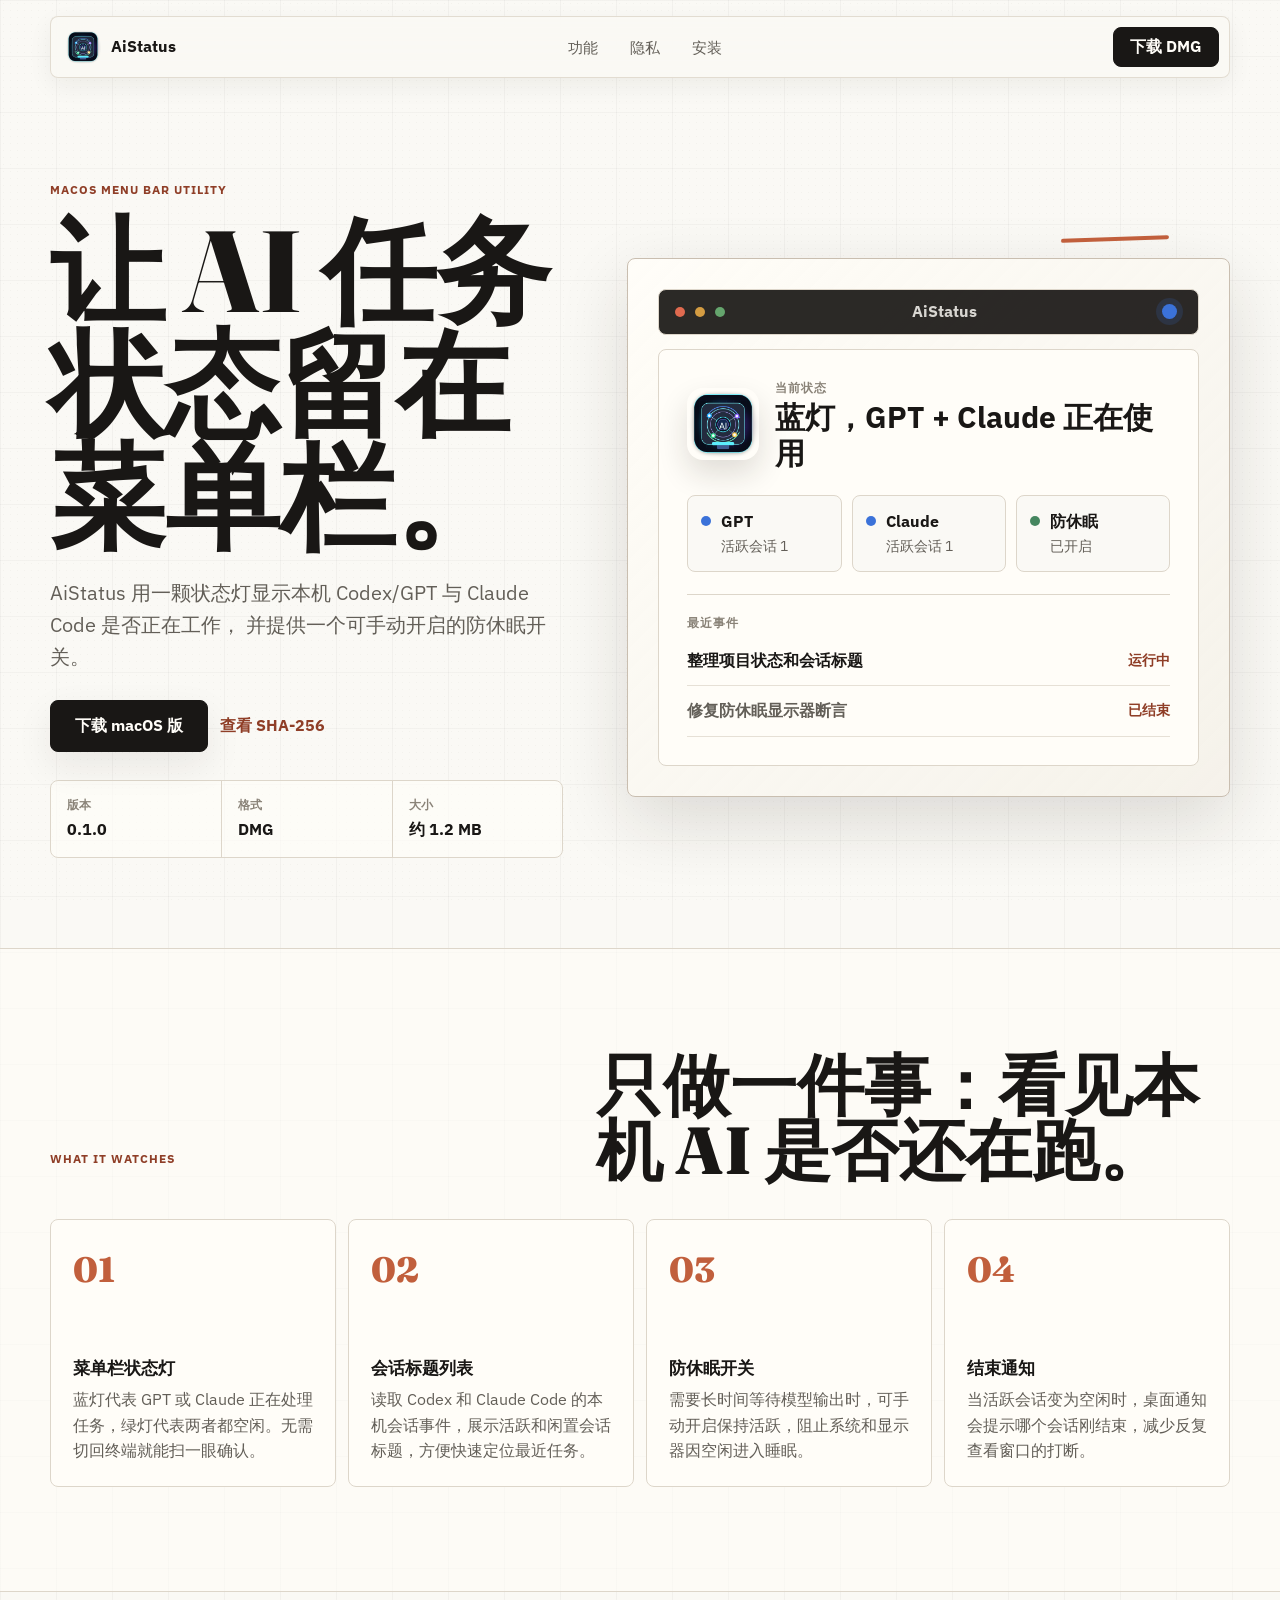
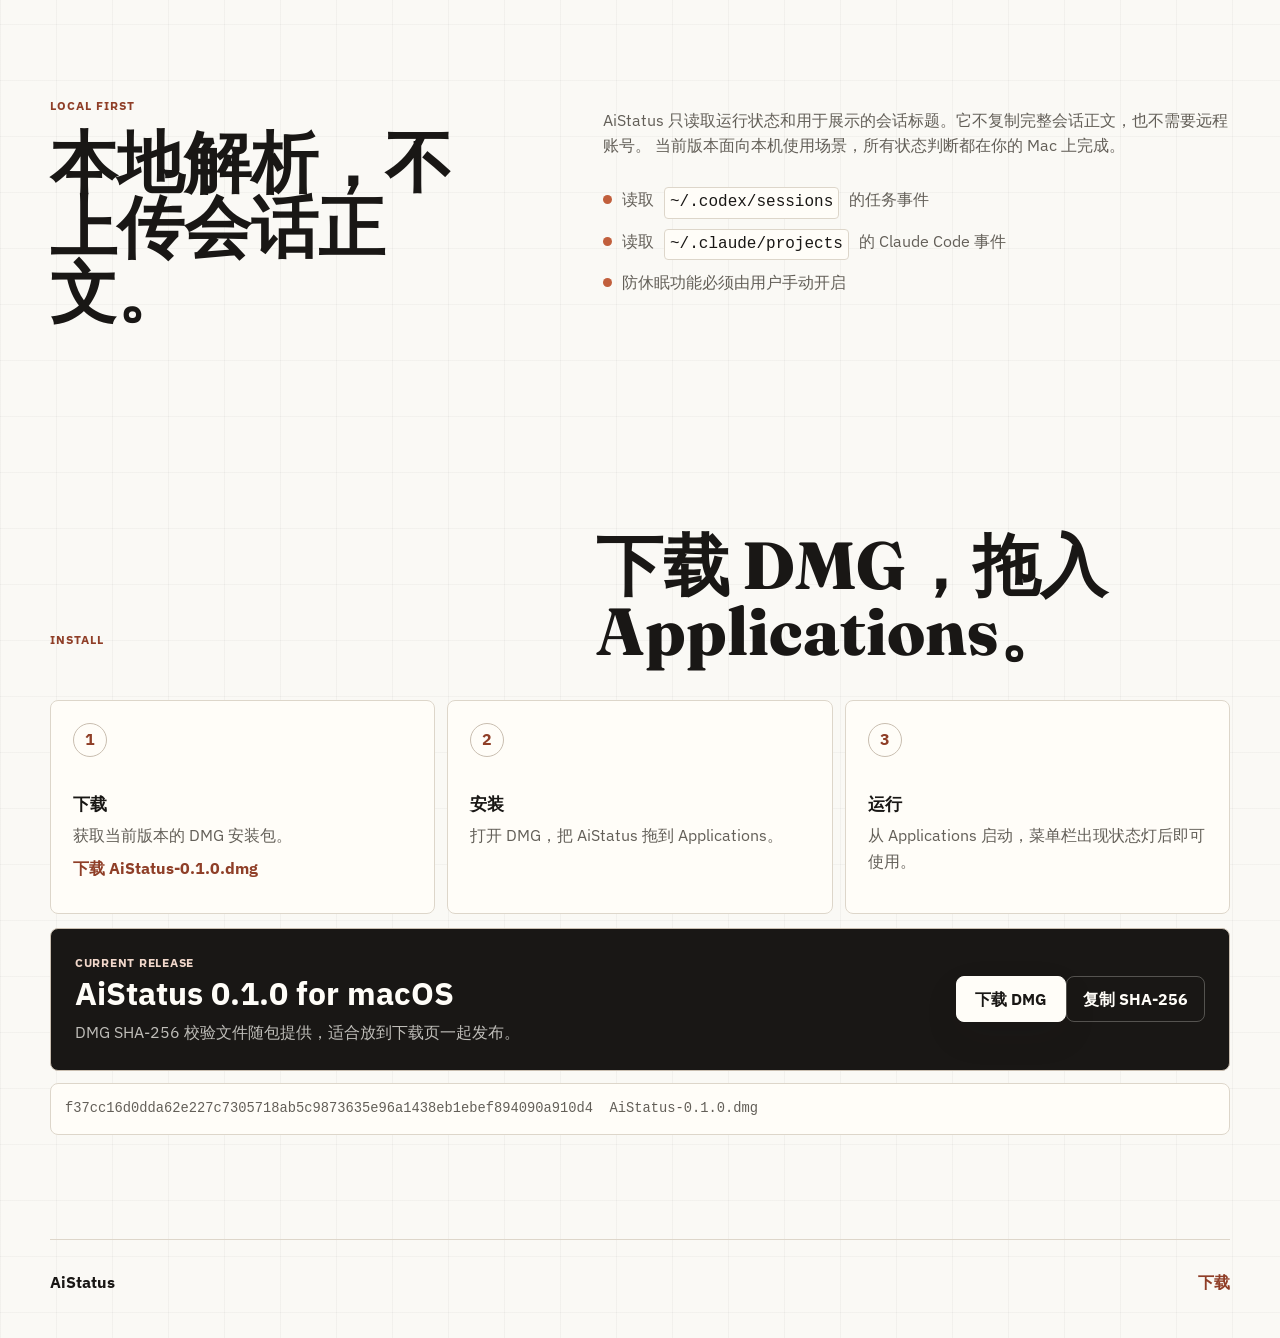
==== site/index.html @ b33c179a "feat: add landing page and dmg distribution docs" ====
<!doctype html>
<html lang="zh-CN">
<head>
    <meta charset="utf-8">
    <meta name="viewport" content="width=device-width, initial-scale=1">
    <title>AiStatus - macOS 菜单栏 AI 状态灯</title>
    <meta name="description" content="AiStatus 是一款 macOS 菜单栏工具，用状态灯显示本机 Codex/GPT 和 Claude Code 是否正在处理任务，并提供防休眠开关。">
    <link rel="icon" href="assets/app-icon.png">
    <link rel="preconnect" href="https://fonts.googleapis.com">
    <link rel="preconnect" href="https://fonts.gstatic.com" crossorigin>
    <link href="https://fonts.googleapis.com/css2?family=Fraunces:opsz,wght@9..144,700;9..144,800&family=IBM+Plex+Sans:wght@400;500;600;700&display=swap" rel="stylesheet">
    <link rel="stylesheet" href="styles.css">
</head>
<body>
    <header class="site-header" aria-label="主导航">
        <a class="brand" href="#top" aria-label="AiStatus 首页">
            <img src="assets/app-icon.png" alt="" width="36" height="36">
            <span>AiStatus</span>
        </a>
        <nav class="nav-links" aria-label="页面导航">
            <a href="#features">功能</a>
            <a href="#privacy">隐私</a>
            <a href="#install">安装</a>
        </nav>
        <a class="header-download" href="downloads/AiStatus-0.1.0.dmg" download>下载 DMG</a>
    </header>

    <main id="top">
        <section class="hero" aria-labelledby="hero-title">
            <div class="hero-copy">
                <p class="eyebrow">macOS menu bar utility</p>
                <h1 id="hero-title">
                    <span>让 AI 任务</span>
                    <span>状态留在</span>
                    <span>菜单栏。</span>
                </h1>
                <p class="hero-lede">
                    AiStatus 用一颗状态灯显示本机 Codex/GPT 与 Claude Code 是否正在工作，
                    并提供一个可手动开启的防休眠开关。
                </p>
                <div class="hero-actions" aria-label="下载操作">
                    <a class="download-button" href="downloads/AiStatus-0.1.0.dmg" download>下载 macOS 版</a>
                    <a class="checksum-link" href="downloads/AiStatus-0.1.0.dmg.sha256">查看 SHA-256</a>
                </div>
                <dl class="release-strip" aria-label="版本信息">
                    <div>
                        <dt>版本</dt>
                        <dd>0.1.0</dd>
                    </div>
                    <div>
                        <dt>格式</dt>
                        <dd>DMG</dd>
                    </div>
                    <div>
                        <dt>大小</dt>
                        <dd>约 1.2 MB</dd>
                    </div>
                </dl>
            </div>

            <div class="product-visual" aria-label="AiStatus 产品预览">
                <div class="menubar">
                    <span class="window-dot red"></span>
                    <span class="window-dot amber"></span>
                    <span class="window-dot green"></span>
                    <span class="menubar-title">AiStatus</span>
                    <span class="status-dot active" aria-hidden="true"></span>
                </div>
                <div class="status-panel">
                    <div class="panel-head">
                        <img src="assets/app-icon.png" alt="AiStatus 图标" width="72" height="72">
                        <div>
                            <p class="panel-kicker">当前状态</p>
                            <p class="panel-state">蓝灯，GPT + Claude 正在使用</p>
                        </div>
                    </div>
                    <div class="provider-grid">
                        <div class="provider running">
                            <span class="provider-dot"></span>
                            <div>
                                <strong>GPT</strong>
                                <span>活跃会话 1</span>
                            </div>
                        </div>
                        <div class="provider running">
                            <span class="provider-dot"></span>
                            <div>
                                <strong>Claude</strong>
                                <span>活跃会话 1</span>
                            </div>
                        </div>
                        <div class="provider idle">
                            <span class="provider-dot"></span>
                            <div>
                                <strong>防休眠</strong>
                                <span>已开启</span>
                            </div>
                        </div>
                    </div>
                    <div class="session-list">
                        <p>最近事件</p>
                        <div class="session-row">
                            <span>整理项目状态和会话标题</span>
                            <span>运行中</span>
                        </div>
                        <div class="session-row muted">
                            <span>修复防休眠显示器断言</span>
                            <span>已结束</span>
                        </div>
                    </div>
                </div>
            </div>
        </section>

        <section class="section band" id="features" aria-labelledby="features-title">
            <div class="section-heading">
                <p class="eyebrow">What it watches</p>
                <h2 id="features-title">只做一件事：看见本机 AI 是否还在跑。</h2>
            </div>
            <div class="feature-grid">
                <article class="feature-card">
                    <span class="feature-index">01</span>
                    <h3>菜单栏状态灯</h3>
                    <p>蓝灯代表 GPT 或 Claude 正在处理任务，绿灯代表两者都空闲。无需切回终端就能扫一眼确认。</p>
                </article>
                <article class="feature-card">
                    <span class="feature-index">02</span>
                    <h3>会话标题列表</h3>
                    <p>读取 Codex 和 Claude Code 的本机会话事件，展示活跃和闲置会话标题，方便快速定位最近任务。</p>
                </article>
                <article class="feature-card">
                    <span class="feature-index">03</span>
                    <h3>防休眠开关</h3>
                    <p>需要长时间等待模型输出时，可手动开启保持活跃，阻止系统和显示器因空闲进入睡眠。</p>
                </article>
                <article class="feature-card">
                    <span class="feature-index">04</span>
                    <h3>结束通知</h3>
                    <p>当活跃会话变为空闲时，桌面通知会提示哪个会话刚结束，减少反复查看窗口的打断。</p>
                </article>
            </div>
        </section>

        <section class="section privacy" id="privacy" aria-labelledby="privacy-title">
            <div>
                <p class="eyebrow">Local first</p>
                <h2 id="privacy-title">本地解析，不上传会话正文。</h2>
            </div>
            <div class="privacy-copy">
                <p>
                    AiStatus 只读取运行状态和用于展示的会话标题。它不复制完整会话正文，也不需要远程账号。
                    当前版本面向本机使用场景，所有状态判断都在你的 Mac 上完成。
                </p>
                <ul class="privacy-list">
                    <li><span></span>读取 <code>~/.codex/sessions</code> 的任务事件</li>
                    <li><span></span>读取 <code>~/.claude/projects</code> 的 Claude Code 事件</li>
                    <li><span></span>防休眠功能必须由用户手动开启</li>
                </ul>
            </div>
        </section>

        <section class="section install" id="install" aria-labelledby="install-title">
            <div class="section-heading">
                <p class="eyebrow">Install</p>
                <h2 id="install-title">下载 DMG，拖入 Applications。</h2>
            </div>
            <div class="install-grid">
                <article class="install-step">
                    <span>1</span>
                    <h3>下载</h3>
                    <p>获取当前版本的 DMG 安装包。</p>
                    <a href="downloads/AiStatus-0.1.0.dmg" download>下载 AiStatus-0.1.0.dmg</a>
                </article>
                <article class="install-step">
                    <span>2</span>
                    <h3>安装</h3>
                    <p>打开 DMG，把 AiStatus 拖到 Applications。</p>
                </article>
                <article class="install-step">
                    <span>3</span>
                    <h3>运行</h3>
                    <p>从 Applications 启动，菜单栏出现状态灯后即可使用。</p>
                </article>
            </div>
            <div class="download-panel">
                <div>
                    <p class="panel-label">Current release</p>
                    <h3>AiStatus 0.1.0 for macOS</h3>
                    <p>DMG SHA-256 校验文件随包提供，适合放到下载页一起发布。</p>
                </div>
                <div class="download-panel-actions">
                    <a class="download-button compact" href="downloads/AiStatus-0.1.0.dmg" download>下载 DMG</a>
                    <button class="copy-button" type="button" data-copy-source="checksum">复制 SHA-256</button>
                </div>
            </div>
            <pre class="checksum" id="checksum" tabindex="0">f37cc16d0dda62e227c7305718ab5c9873635e96a1438eb1ebef894090a910d4  AiStatus-0.1.0.dmg</pre>
        </section>
    </main>

    <footer class="site-footer">
        <span>AiStatus</span>
        <a href="downloads/AiStatus-0.1.0.dmg" download>下载</a>
    </footer>

    <script src="script.js"></script>
</body>
</html>
---- site/styles.css ----
:root {
    color-scheme: light;
    --bg: #faf9f5;
    --surface: #fffdf8;
    --surface-strong: #f2eee6;
    --ink: #191715;
    --ink-muted: #635f58;
    --ink-soft: #8a8378;
    --line: #ddd6ca;
    --line-strong: #c9beb0;
    --accent: #c15f3c;
    --accent-dark: #8f3e27;
    --accent-soft: #f1d7ca;
    --blue: #3b72d9;
    --green: #45865f;
    --amber: #c68636;
    --shadow: 0 24px 70px rgba(38, 29, 20, 0.14);
    --shadow-soft: 0 14px 36px rgba(38, 29, 20, 0.08);
    --radius: 8px;
    --max: 1180px;
    --font-display: "Fraunces", Georgia, "Times New Roman", serif;
    --font-body: "IBM Plex Sans", "PingFang SC", "Hiragino Sans GB", "Microsoft YaHei", sans-serif;
}

* {
    box-sizing: border-box;
}

html {
    scroll-behavior: smooth;
}

body {
    margin: 0;
    background:
        linear-gradient(90deg, rgba(25, 23, 21, 0.035) 1px, transparent 1px),
        linear-gradient(180deg, rgba(25, 23, 21, 0.03) 1px, transparent 1px),
        var(--bg);
    background-size: 56px 56px;
    color: var(--ink);
    font-family: var(--font-body);
    line-height: 1.6;
    letter-spacing: 0;
}

body::before {
    position: fixed;
    inset: 0;
    z-index: -1;
    pointer-events: none;
    content: "";
    opacity: 0.42;
    background-image: radial-gradient(rgba(25, 23, 21, 0.08) 0.6px, transparent 0.6px);
    background-size: 7px 7px;
}

a {
    color: inherit;
    text-decoration: none;
}

img {
    display: block;
    max-width: 100%;
}

code,
pre {
    font-family: "SFMono-Regular", Consolas, "Liberation Mono", monospace;
}

button,
a {
    -webkit-tap-highlight-color: transparent;
}

:focus-visible {
    outline: 3px solid rgba(193, 95, 60, 0.42);
    outline-offset: 3px;
}

.site-header {
    position: sticky;
    top: 0;
    z-index: 20;
    display: flex;
    align-items: center;
    justify-content: space-between;
    width: min(calc(100% - 32px), var(--max));
    margin: 16px auto 0;
    padding: 10px 10px 10px 14px;
    border: 1px solid rgba(221, 214, 202, 0.82);
    border-radius: var(--radius);
    background: rgba(250, 249, 245, 0.82);
    box-shadow: 0 8px 24px rgba(38, 29, 20, 0.06);
    backdrop-filter: blur(18px);
}

.brand,
.nav-links,
.hero-actions,
.release-strip,
.panel-head,
.download-panel-actions,
.site-footer {
    display: flex;
    align-items: center;
}

.brand {
    gap: 10px;
    font-weight: 700;
}

.brand img {
    width: 36px;
    height: 36px;
    border-radius: 8px;
}

.nav-links {
    gap: 6px;
    color: var(--ink-muted);
    font-size: 0.95rem;
}

.nav-links a,
.header-download,
.checksum-link,
.copy-button,
.install-step a {
    min-height: 40px;
    border-radius: var(--radius);
    transition: background 180ms ease, color 180ms ease, transform 180ms ease, border-color 180ms ease;
}

.nav-links a {
    display: inline-flex;
    align-items: center;
    padding: 0 13px;
}

.nav-links a:hover {
    background: var(--surface-strong);
    color: var(--ink);
}

.header-download {
    display: inline-flex;
    align-items: center;
    padding: 0 16px;
    border: 1px solid var(--ink);
    background: var(--ink);
    color: var(--surface);
    font-weight: 700;
}

.header-download:hover,
.download-button:hover,
.copy-button:hover {
    transform: translateY(-1px);
}

.hero {
    display: grid;
    grid-template-columns: minmax(0, 0.92fr) minmax(430px, 1.08fr);
    gap: clamp(34px, 5vw, 76px);
    width: min(calc(100% - 32px), var(--max));
    min-height: calc(100svh - 88px);
    margin: 0 auto;
    padding: clamp(62px, 8vw, 112px) 0 clamp(44px, 6vw, 74px);
    align-items: center;
}

.hero-copy,
.product-visual,
.section,
.site-footer {
    animation: enter 760ms cubic-bezier(0.2, 0.85, 0.2, 1) both;
}

.product-visual {
    animation-delay: 120ms;
}

.eyebrow {
    margin: 0 0 14px;
    color: var(--accent-dark);
    font-size: 0.78rem;
    font-weight: 700;
    letter-spacing: 0.08em;
    text-transform: uppercase;
}

h1,
h2,
h3,
p {
    margin-top: 0;
}

h1,
h2 {
    font-family: var(--font-display);
    font-weight: 800;
    line-height: 0.98;
    letter-spacing: 0;
}

h1 {
    max-width: 720px;
    margin-bottom: 24px;
    font-size: clamp(3.6rem, 9vw, 7.8rem);
}

h1 span {
    display: block;
    white-space: nowrap;
}

h2 {
    max-width: 760px;
    margin-bottom: 0;
    font-size: clamp(2.25rem, 5.2vw, 5.25rem);
}

h3 {
    margin-bottom: 8px;
    font-size: 1.08rem;
    line-height: 1.3;
}

.hero-lede {
    max-width: 600px;
    margin-bottom: 28px;
    color: var(--ink-muted);
    font-size: clamp(1.05rem, 2vw, 1.24rem);
}

.hero-actions {
    flex-wrap: wrap;
    gap: 12px;
    margin-bottom: 28px;
}

.download-button,
.copy-button {
    display: inline-flex;
    min-height: 52px;
    align-items: center;
    justify-content: center;
    border: 1px solid var(--ink);
    border-radius: var(--radius);
    background: var(--ink);
    color: var(--surface);
    font: inherit;
    font-weight: 700;
    cursor: pointer;
    box-shadow: var(--shadow-soft);
}

.download-button {
    padding: 0 24px;
}

.download-button.compact {
    min-height: 46px;
    padding: 0 18px;
}

.checksum-link,
.install-step a {
    display: inline-flex;
    align-items: center;
    color: var(--accent-dark);
    font-weight: 700;
}

.checksum-link:hover,
.install-step a:hover {
    color: var(--ink);
}

.release-strip {
    width: min(100%, 540px);
    align-items: stretch;
    border: 1px solid var(--line);
    border-radius: var(--radius);
    background: rgba(255, 253, 248, 0.62);
}

.release-strip div {
    flex: 1;
    padding: 14px 16px;
}

.release-strip div + div {
    border-left: 1px solid var(--line);
}

.release-strip dt {
    color: var(--ink-soft);
    font-size: 0.78rem;
    font-weight: 700;
}

.release-strip dd {
    margin: 2px 0 0;
    font-weight: 700;
}

.product-visual {
    position: relative;
    padding: clamp(18px, 3vw, 30px);
    border: 1px solid var(--line-strong);
    border-radius: var(--radius);
    background:
        linear-gradient(135deg, rgba(255, 253, 248, 0.94), rgba(242, 238, 230, 0.74)),
        var(--surface);
    box-shadow: var(--shadow);
}

.product-visual::before {
    position: absolute;
    top: -22px;
    right: 10%;
    width: 108px;
    height: 4px;
    content: "";
    border-radius: 999px;
    background: var(--accent);
    transform: rotate(-2deg);
}

.menubar {
    display: grid;
    grid-template-columns: 12px 12px 12px 1fr 20px;
    gap: 8px;
    align-items: center;
    min-height: 46px;
    padding: 0 16px;
    border: 1px solid var(--line);
    border-radius: var(--radius);
    background: rgba(25, 23, 21, 0.92);
    color: var(--surface);
}

.window-dot {
    width: 10px;
    height: 10px;
    border-radius: 50%;
}

.red {
    background: #e06a4f;
}

.amber {
    background: #d49c42;
}

.green {
    background: #65a56d;
}

.menubar-title {
    justify-self: center;
    color: rgba(255, 253, 248, 0.82);
    font-weight: 700;
}

.status-dot,
.provider-dot {
    border-radius: 50%;
    background: var(--blue);
}

.status-dot {
    width: 15px;
    height: 15px;
    box-shadow: 0 0 0 6px rgba(59, 114, 217, 0.16);
}

.status-dot.active {
    animation: pulse 2.4s ease-in-out infinite;
}

.status-panel {
    margin-top: 14px;
    padding: clamp(18px, 3vw, 28px);
    border: 1px solid var(--line);
    border-radius: var(--radius);
    background: var(--surface);
}

.panel-head {
    gap: 16px;
    margin-bottom: 24px;
}

.panel-head img {
    width: 72px;
    height: 72px;
    border-radius: 16px;
    box-shadow: 0 14px 30px rgba(38, 29, 20, 0.14);
}

.panel-kicker,
.panel-label,
.session-list p {
    margin-bottom: 3px;
    color: var(--ink-soft);
    font-size: 0.78rem;
    font-weight: 700;
    letter-spacing: 0.06em;
    text-transform: uppercase;
}

.panel-state {
    margin: 0;
    font-size: clamp(1.28rem, 2.5vw, 1.85rem);
    font-weight: 800;
    line-height: 1.2;
}

.provider-grid {
    display: grid;
    grid-template-columns: repeat(3, 1fr);
    gap: 10px;
    margin-bottom: 22px;
}

.provider {
    display: flex;
    min-width: 0;
    gap: 10px;
    align-items: flex-start;
    padding: 13px;
    border: 1px solid var(--line);
    border-radius: var(--radius);
    background: var(--bg);
}

.provider-dot {
    flex: 0 0 auto;
    width: 10px;
    height: 10px;
    margin-top: 7px;
}

.provider.idle .provider-dot {
    background: var(--green);
}

.provider strong,
.provider span {
    display: block;
}

.provider span {
    overflow-wrap: anywhere;
    color: var(--ink-muted);
    font-size: 0.88rem;
}

.session-list {
    padding-top: 18px;
    border-top: 1px solid var(--line);
}

.session-row {
    display: flex;
    gap: 14px;
    justify-content: space-between;
    padding: 12px 0;
    border-bottom: 1px solid rgba(221, 214, 202, 0.72);
}

.session-row span:first-child {
    min-width: 0;
    overflow-wrap: anywhere;
    font-weight: 700;
}

.session-row span:last-child {
    flex: 0 0 auto;
    color: var(--accent-dark);
    font-size: 0.9rem;
    font-weight: 700;
}

.session-row.muted {
    color: var(--ink-muted);
}

.section {
    width: min(calc(100% - 32px), var(--max));
    margin: 0 auto;
    padding: clamp(62px, 9vw, 104px) 0;
}

.band {
    width: 100%;
    max-width: none;
    padding-inline: max(16px, calc((100% - var(--max)) / 2));
    border-top: 1px solid var(--line);
    border-bottom: 1px solid var(--line);
    background: rgba(255, 253, 248, 0.54);
}

.section-heading {
    display: grid;
    grid-template-columns: 0.9fr 1.1fr;
    gap: 28px;
    align-items: end;
    margin-bottom: 36px;
}

.feature-grid,
.install-grid {
    display: grid;
    gap: 12px;
}

.feature-grid {
    grid-template-columns: repeat(4, 1fr);
}

.feature-card,
.install-step {
    border: 1px solid var(--line);
    border-radius: var(--radius);
    background: var(--surface);
}

.feature-card {
    min-height: 260px;
    padding: 22px;
    transition: transform 180ms ease, border-color 180ms ease, box-shadow 180ms ease;
}

.feature-card:hover {
    transform: translateY(-3px);
    border-color: var(--accent-soft);
    box-shadow: var(--shadow-soft);
}

.feature-index {
    display: block;
    margin-bottom: 58px;
    color: var(--accent);
    font-family: var(--font-display);
    font-size: 2.2rem;
    font-weight: 800;
}

.feature-card p,
.install-step p,
.download-panel p,
.privacy-copy p {
    margin-bottom: 0;
    color: var(--ink-muted);
}

.privacy {
    display: grid;
    grid-template-columns: 0.85fr 1.15fr;
    gap: clamp(26px, 7vw, 90px);
    align-items: start;
}

.privacy-copy {
    padding-top: 12px;
}

.privacy-list {
    display: grid;
    gap: 10px;
    margin: 28px 0 0;
    padding: 0;
    list-style: none;
}

.privacy-list li {
    display: flex;
    gap: 10px;
    align-items: flex-start;
    color: var(--ink-muted);
}

.privacy-list span {
    width: 9px;
    height: 9px;
    margin-top: 8px;
    border-radius: 50%;
    background: var(--accent);
}

.privacy-list code {
    padding: 2px 5px;
    border: 1px solid var(--line);
    border-radius: 4px;
    background: var(--surface);
    color: var(--ink);
}

.install-grid {
    grid-template-columns: repeat(3, 1fr);
    margin-bottom: 14px;
}

.install-step {
    min-height: 214px;
    padding: 22px;
}

.install-step > span {
    display: grid;
    width: 34px;
    height: 34px;
    margin-bottom: 36px;
    place-items: center;
    border: 1px solid var(--line-strong);
    border-radius: 50%;
    color: var(--accent-dark);
    font-weight: 800;
}

.download-panel {
    display: flex;
    gap: 18px;
    align-items: center;
    justify-content: space-between;
    padding: 24px;
    border: 1px solid var(--line-strong);
    border-radius: var(--radius);
    background: var(--ink);
    color: var(--surface);
}

.download-panel h3 {
    margin-bottom: 6px;
    font-size: clamp(1.35rem, 3vw, 2rem);
}

.download-panel p {
    color: rgba(255, 253, 248, 0.72);
}

.download-panel .panel-label {
    color: var(--accent-soft);
}

.download-panel .download-button {
    border-color: var(--surface);
    background: var(--surface);
    color: var(--ink);
}

.copy-button {
    min-height: 46px;
    padding: 0 16px;
    border-color: rgba(255, 253, 248, 0.26);
    background: transparent;
    color: var(--surface);
    box-shadow: none;
}

.copy-button.is-copied {
    border-color: var(--accent-soft);
    background: rgba(241, 215, 202, 0.14);
}

.checksum {
    overflow-x: auto;
    margin: 12px 0 0;
    padding: 14px;
    border: 1px solid var(--line);
    border-radius: var(--radius);
    background: var(--surface);
    color: var(--ink-muted);
    font-size: 0.86rem;
    white-space: pre;
}

.site-footer {
    justify-content: space-between;
    width: min(calc(100% - 32px), var(--max));
    margin: 0 auto;
    padding: 30px 0 42px;
    border-top: 1px solid var(--line);
    color: var(--ink-muted);
}

.site-footer span {
    color: var(--ink);
    font-weight: 800;
}

.site-footer a {
    color: var(--accent-dark);
    font-weight: 800;
}

.reveal {
    opacity: 1;
    transform: translateY(10px);
    transition: transform 680ms cubic-bezier(0.2, 0.85, 0.2, 1);
}

.reveal.is-visible {
    opacity: 1;
    transform: translateY(0);
}

@keyframes enter {
    from {
        opacity: 0;
        transform: translateY(18px);
    }
    to {
        opacity: 1;
        transform: translateY(0);
    }
}

@keyframes pulse {
    0%,
    100% {
        box-shadow: 0 0 0 5px rgba(59, 114, 217, 0.14);
    }
    50% {
        box-shadow: 0 0 0 12px rgba(59, 114, 217, 0);
    }
}

@media (max-width: 980px) {
    .site-header {
        width: min(calc(100% - 20px), var(--max));
    }

    .hero,
    .section {
        width: min(calc(100% - 28px), var(--max));
    }

    .hero {
        grid-template-columns: 1fr;
        min-height: auto;
        padding-top: 58px;
    }

    .product-visual {
        max-width: 720px;
    }

    .section-heading,
    .privacy,
    .feature-grid {
        grid-template-columns: 1fr 1fr;
    }

    .install-grid {
        grid-template-columns: 1fr;
    }
}

@media (max-width: 720px) {
    .site-header {
        align-items: stretch;
        gap: 10px;
        flex-wrap: wrap;
    }

    .nav-links {
        order: 3;
        width: 100%;
        justify-content: space-between;
    }

    .header-download {
        min-height: 36px;
    }

    h1 {
        font-size: clamp(3rem, 15vw, 4.6rem);
    }

    .release-strip,
    .provider-grid,
    .section-heading,
    .privacy,
    .feature-grid {
        grid-template-columns: 1fr;
    }

    .release-strip {
        display: grid;
    }

    .release-strip div + div {
        border-top: 1px solid var(--line);
        border-left: 0;
    }

    .download-panel {
        align-items: stretch;
        flex-direction: column;
    }

    .download-panel-actions {
        align-items: stretch;
        flex-direction: column;
    }

    .download-panel-actions > * {
        width: 100%;
    }

    .session-row {
        align-items: flex-start;
        flex-direction: column;
        gap: 4px;
    }
}

@media (prefers-reduced-motion: reduce) {
    *,
    *::before,
    *::after {
        scroll-behavior: auto !important;
        animation-duration: 0.001ms !important;
        animation-iteration-count: 1 !important;
        transition-duration: 0.001ms !important;
    }
}
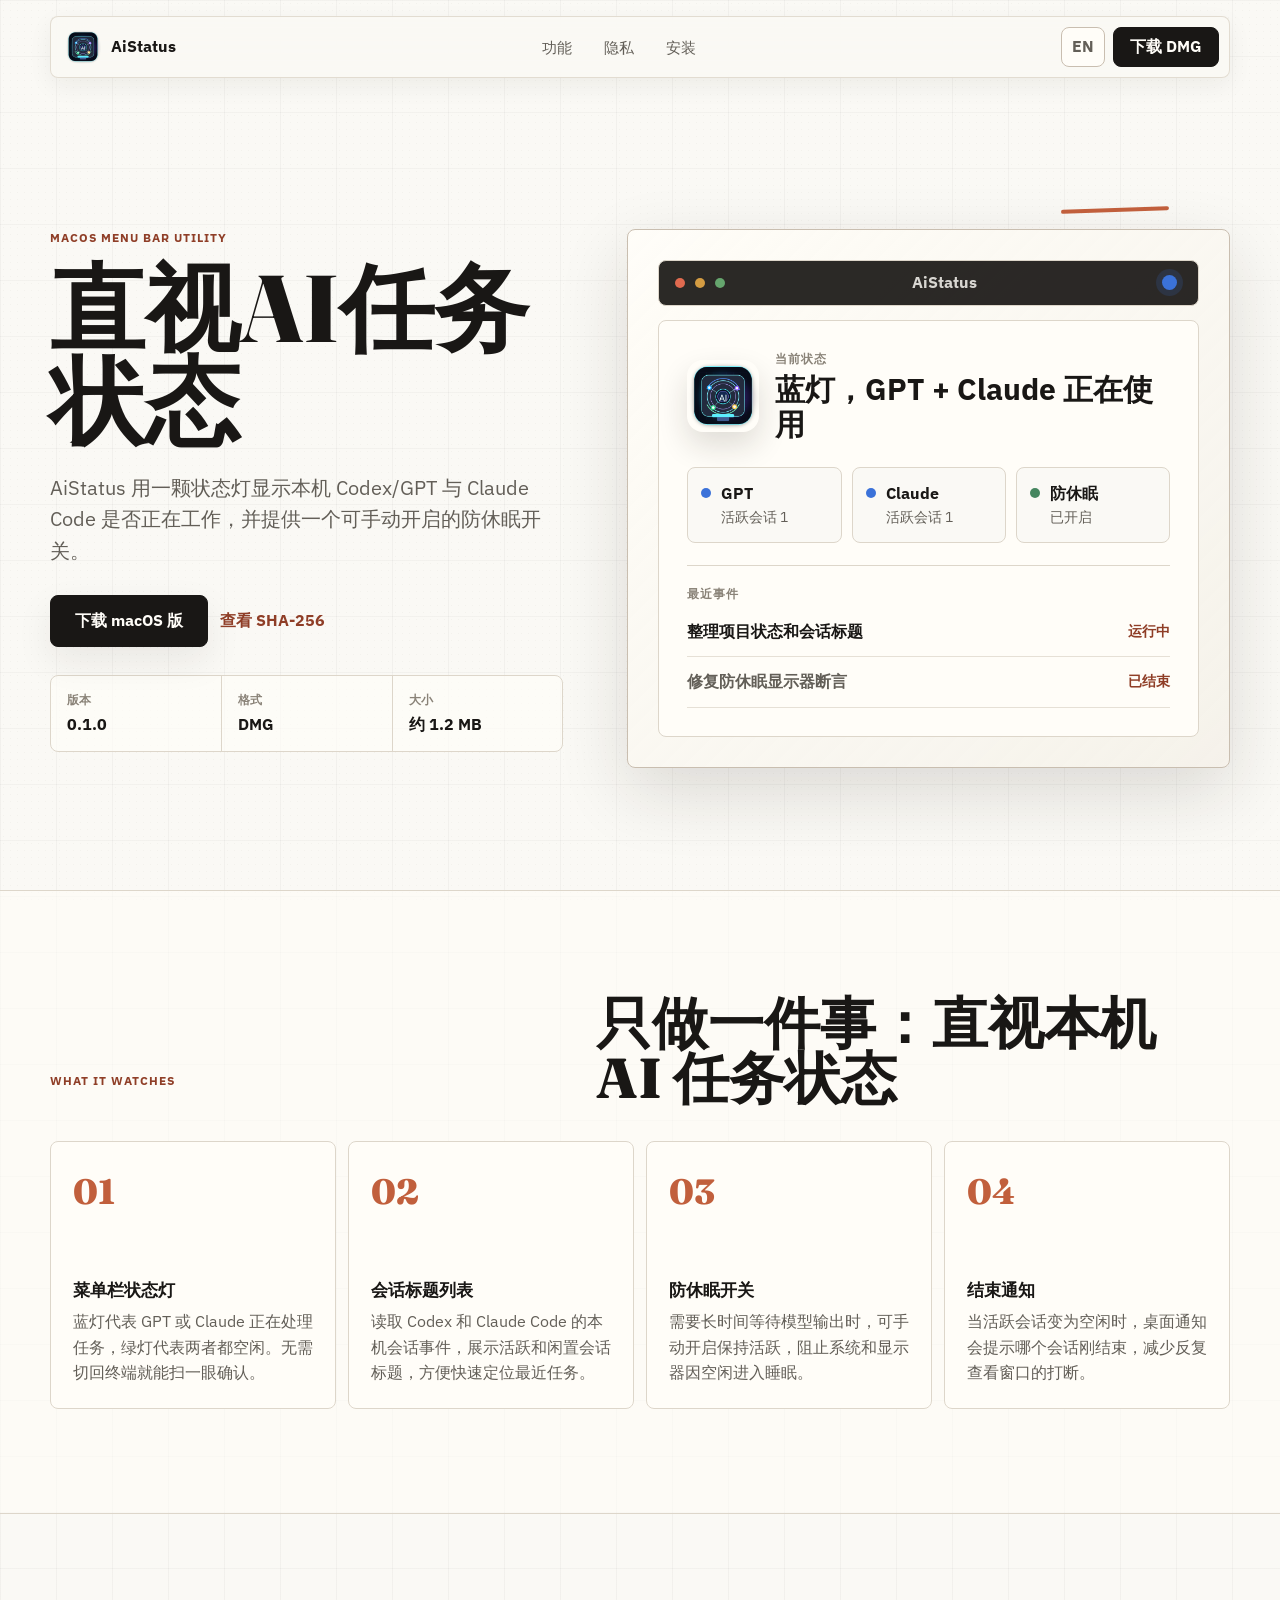
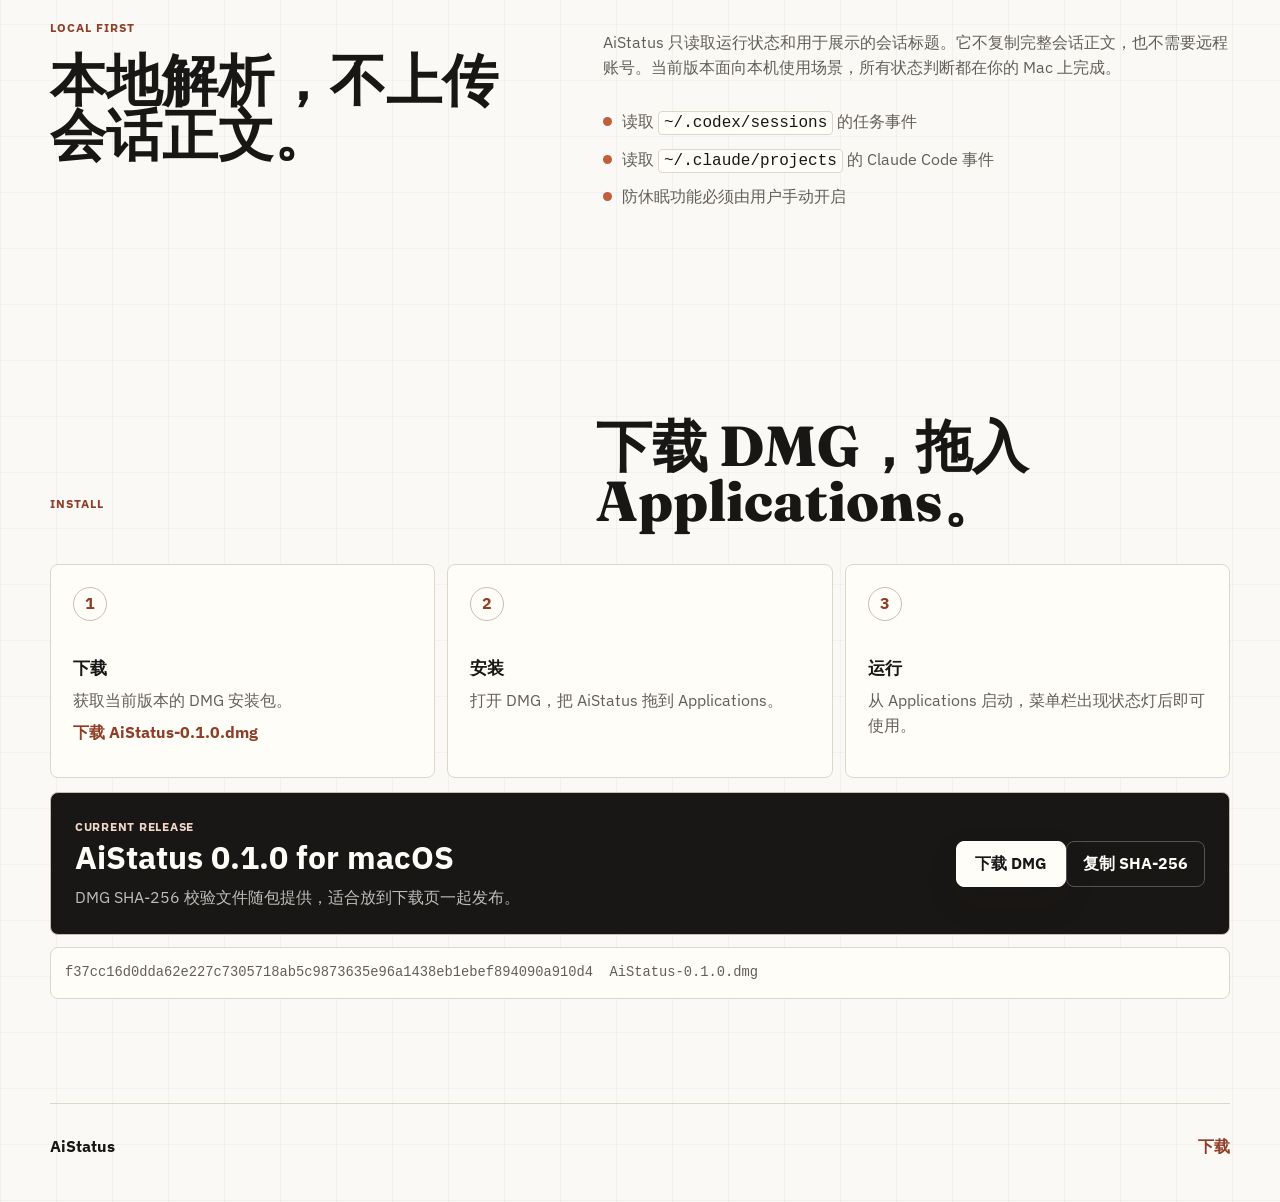
==== commit 57a7baf5: "feat: add bilingual landing page copy" ====
--- a/site/index.html
+++ b/site/index.html
@@ -12,53 +12,54 @@
     <link rel="stylesheet" href="styles.css">
 </head>
 <body>
-    <header class="site-header" aria-label="主导航">
-        <a class="brand" href="#top" aria-label="AiStatus 首页">
+    <header class="site-header" aria-label="主导航" data-i18n-attr="aria-label:headerAria">
+        <a class="brand" href="#top" aria-label="AiStatus 首页" data-i18n-attr="aria-label:brandAria">
             <img src="assets/app-icon.png" alt="" width="36" height="36">
             <span>AiStatus</span>
         </a>
-        <nav class="nav-links" aria-label="页面导航">
-            <a href="#features">功能</a>
-            <a href="#privacy">隐私</a>
-            <a href="#install">安装</a>
+        <nav class="nav-links" aria-label="页面导航" data-i18n-attr="aria-label:navAria">
+            <a href="#features" data-i18n="navFeatures">功能</a>
+            <a href="#privacy" data-i18n="navPrivacy">隐私</a>
+            <a href="#install" data-i18n="navInstall">安装</a>
         </nav>
-        <a class="header-download" href="downloads/AiStatus-0.1.0.dmg" download>下载 DMG</a>
+        <div class="header-actions">
+            <button class="language-toggle" type="button" data-lang-toggle aria-label="Switch to English" aria-pressed="false">
+                <span data-lang-current>EN</span>
+            </button>
+            <a class="header-download" href="downloads/AiStatus-0.1.0.dmg" download data-i18n="navDownload">下载 DMG</a>
+        </div>
     </header>
 
     <main id="top">
         <section class="hero" aria-labelledby="hero-title">
             <div class="hero-copy">
-                <p class="eyebrow">macOS menu bar utility</p>
-                <h1 id="hero-title">
-                    <span>让 AI 任务</span>
-                    <span>状态留在</span>
-                    <span>菜单栏。</span>
-                </h1>
-                <p class="hero-lede">
+                <p class="eyebrow" data-i18n="heroEyebrow">macOS menu bar utility</p>
+                <h1 id="hero-title" data-i18n="heroTitle">直视AI任务状态</h1>
+                <p class="hero-lede" data-i18n="heroLede">
                     AiStatus 用一颗状态灯显示本机 Codex/GPT 与 Claude Code 是否正在工作，
                     并提供一个可手动开启的防休眠开关。
                 </p>
-                <div class="hero-actions" aria-label="下载操作">
-                    <a class="download-button" href="downloads/AiStatus-0.1.0.dmg" download>下载 macOS 版</a>
-                    <a class="checksum-link" href="downloads/AiStatus-0.1.0.dmg.sha256">查看 SHA-256</a>
-                </div>
-                <dl class="release-strip" aria-label="版本信息">
+                <div class="hero-actions" aria-label="下载操作" data-i18n-attr="aria-label:downloadActionsAria">
+                    <a class="download-button" href="downloads/AiStatus-0.1.0.dmg" download data-i18n="heroDownload">下载 macOS 版</a>
+                    <a class="checksum-link" href="downloads/AiStatus-0.1.0.dmg.sha256" data-i18n="heroChecksum">查看 SHA-256</a>
+                </div>
+                <dl class="release-strip" aria-label="版本信息" data-i18n-attr="aria-label:releaseAria">
                     <div>
-                        <dt>版本</dt>
+                        <dt data-i18n="releaseVersion">版本</dt>
                         <dd>0.1.0</dd>
                     </div>
                     <div>
-                        <dt>格式</dt>
+                        <dt data-i18n="releaseFormat">格式</dt>
                         <dd>DMG</dd>
                     </div>
                     <div>
-                        <dt>大小</dt>
-                        <dd>约 1.2 MB</dd>
+                        <dt data-i18n="releaseSize">大小</dt>
+                        <dd data-i18n="releaseSizeValue">约 1.2 MB</dd>
                     </div>
                 </dl>
             </div>
 
-            <div class="product-visual" aria-label="AiStatus 产品预览">
+            <div class="product-visual" aria-label="AiStatus 产品预览" data-i18n-attr="aria-label:productAria">
                 <div class="menubar">
                     <span class="window-dot red"></span>
                     <span class="window-dot amber"></span>
@@ -68,10 +69,10 @@
                 </div>
                 <div class="status-panel">
                     <div class="panel-head">
-                        <img src="assets/app-icon.png" alt="AiStatus 图标" width="72" height="72">
+                        <img src="assets/app-icon.png" alt="AiStatus 图标" width="72" height="72" data-i18n-attr="alt:iconAlt">
                         <div>
-                            <p class="panel-kicker">当前状态</p>
-                            <p class="panel-state">蓝灯，GPT + Claude 正在使用</p>
+                            <p class="panel-kicker" data-i18n="panelKicker">当前状态</p>
+                            <p class="panel-state" data-i18n="panelState">蓝灯，GPT + Claude 正在使用</p>
                         </div>
                     </div>
                     <div class="provider-grid">
@@ -79,33 +80,33 @@
                             <span class="provider-dot"></span>
                             <div>
                                 <strong>GPT</strong>
-                                <span>活跃会话 1</span>
+                                <span data-i18n="activeSessionOne">活跃会话 1</span>
                             </div>
                         </div>
                         <div class="provider running">
                             <span class="provider-dot"></span>
                             <div>
                                 <strong>Claude</strong>
-                                <span>活跃会话 1</span>
+                                <span data-i18n="activeSessionOne">活跃会话 1</span>
                             </div>
                         </div>
                         <div class="provider idle">
                             <span class="provider-dot"></span>
                             <div>
-                                <strong>防休眠</strong>
-                                <span>已开启</span>
+                                <strong data-i18n="sleepPrevention">防休眠</strong>
+                                <span data-i18n="enabled">已开启</span>
                             </div>
                         </div>
                     </div>
                     <div class="session-list">
-                        <p>最近事件</p>
+                        <p data-i18n="latestEvent">最近事件</p>
                         <div class="session-row">
-                            <span>整理项目状态和会话标题</span>
-                            <span>运行中</span>
+                            <span data-i18n="sampleRunningTitle">整理项目状态和会话标题</span>
+                            <span data-i18n="running">运行中</span>
                         </div>
                         <div class="session-row muted">
-                            <span>修复防休眠显示器断言</span>
-                            <span>已结束</span>
+                            <span data-i18n="sampleEndedTitle">修复防休眠显示器断言</span>
+                            <span data-i18n="ended">已结束</span>
                         </div>
                     </div>
                 </div>
@@ -114,83 +115,83 @@
 
         <section class="section band" id="features" aria-labelledby="features-title">
             <div class="section-heading">
-                <p class="eyebrow">What it watches</p>
-                <h2 id="features-title">只做一件事：看见本机 AI 是否还在跑。</h2>
+                <p class="eyebrow" data-i18n="featuresEyebrow">What it watches</p>
+                <h2 id="features-title" data-i18n="featuresTitle">只做一件事：直视本机 AI 任务状态</h2>
             </div>
             <div class="feature-grid">
                 <article class="feature-card">
                     <span class="feature-index">01</span>
-                    <h3>菜单栏状态灯</h3>
-                    <p>蓝灯代表 GPT 或 Claude 正在处理任务，绿灯代表两者都空闲。无需切回终端就能扫一眼确认。</p>
+                    <h3 data-i18n="featureOneTitle">菜单栏状态灯</h3>
+                    <p data-i18n="featureOneText">蓝灯代表 GPT 或 Claude 正在处理任务，绿灯代表两者都空闲。无需切回终端就能扫一眼确认。</p>
                 </article>
                 <article class="feature-card">
                     <span class="feature-index">02</span>
-                    <h3>会话标题列表</h3>
-                    <p>读取 Codex 和 Claude Code 的本机会话事件，展示活跃和闲置会话标题，方便快速定位最近任务。</p>
+                    <h3 data-i18n="featureTwoTitle">会话标题列表</h3>
+                    <p data-i18n="featureTwoText">读取 Codex 和 Claude Code 的本机会话事件，展示活跃和闲置会话标题，方便快速定位最近任务。</p>
                 </article>
                 <article class="feature-card">
                     <span class="feature-index">03</span>
-                    <h3>防休眠开关</h3>
-                    <p>需要长时间等待模型输出时，可手动开启保持活跃，阻止系统和显示器因空闲进入睡眠。</p>
+                    <h3 data-i18n="featureThreeTitle">防休眠开关</h3>
+                    <p data-i18n="featureThreeText">需要长时间等待模型输出时，可手动开启保持活跃，阻止系统和显示器因空闲进入睡眠。</p>
                 </article>
                 <article class="feature-card">
                     <span class="feature-index">04</span>
-                    <h3>结束通知</h3>
-                    <p>当活跃会话变为空闲时，桌面通知会提示哪个会话刚结束，减少反复查看窗口的打断。</p>
+                    <h3 data-i18n="featureFourTitle">结束通知</h3>
+                    <p data-i18n="featureFourText">当活跃会话变为空闲时，桌面通知会提示哪个会话刚结束，减少反复查看窗口的打断。</p>
                 </article>
             </div>
         </section>
 
         <section class="section privacy" id="privacy" aria-labelledby="privacy-title">
             <div>
-                <p class="eyebrow">Local first</p>
-                <h2 id="privacy-title">本地解析，不上传会话正文。</h2>
+                <p class="eyebrow" data-i18n="privacyEyebrow">Local first</p>
+                <h2 id="privacy-title" data-i18n="privacyTitle">本地解析，不上传会话正文。</h2>
             </div>
             <div class="privacy-copy">
-                <p>
+                <p data-i18n="privacyText">
                     AiStatus 只读取运行状态和用于展示的会话标题。它不复制完整会话正文，也不需要远程账号。
                     当前版本面向本机使用场景，所有状态判断都在你的 Mac 上完成。
                 </p>
                 <ul class="privacy-list">
-                    <li><span></span>读取 <code>~/.codex/sessions</code> 的任务事件</li>
-                    <li><span></span>读取 <code>~/.claude/projects</code> 的 Claude Code 事件</li>
-                    <li><span></span>防休眠功能必须由用户手动开启</li>
+                    <li><span></span><span data-i18n-html="privacyItemCodex">读取 <code>~/.codex/sessions</code> 的任务事件</span></li>
+                    <li><span></span><span data-i18n-html="privacyItemClaude">读取 <code>~/.claude/projects</code> 的 Claude Code 事件</span></li>
+                    <li><span></span><span data-i18n="privacyItemSleep">防休眠功能必须由用户手动开启</span></li>
                 </ul>
             </div>
         </section>
 
         <section class="section install" id="install" aria-labelledby="install-title">
             <div class="section-heading">
-                <p class="eyebrow">Install</p>
-                <h2 id="install-title">下载 DMG，拖入 Applications。</h2>
+                <p class="eyebrow" data-i18n="installEyebrow">Install</p>
+                <h2 id="install-title" data-i18n="installTitle">下载 DMG，拖入 Applications。</h2>
             </div>
             <div class="install-grid">
                 <article class="install-step">
                     <span>1</span>
-                    <h3>下载</h3>
-                    <p>获取当前版本的 DMG 安装包。</p>
-                    <a href="downloads/AiStatus-0.1.0.dmg" download>下载 AiStatus-0.1.0.dmg</a>
+                    <h3 data-i18n="installStepOneTitle">下载</h3>
+                    <p data-i18n="installStepOneText">获取当前版本的 DMG 安装包。</p>
+                    <a href="downloads/AiStatus-0.1.0.dmg" download data-i18n="installStepOneLink">下载 AiStatus-0.1.0.dmg</a>
                 </article>
                 <article class="install-step">
                     <span>2</span>
-                    <h3>安装</h3>
-                    <p>打开 DMG，把 AiStatus 拖到 Applications。</p>
+                    <h3 data-i18n="installStepTwoTitle">安装</h3>
+                    <p data-i18n="installStepTwoText">打开 DMG，把 AiStatus 拖到 Applications。</p>
                 </article>
                 <article class="install-step">
                     <span>3</span>
-                    <h3>运行</h3>
-                    <p>从 Applications 启动，菜单栏出现状态灯后即可使用。</p>
+                    <h3 data-i18n="installStepThreeTitle">运行</h3>
+                    <p data-i18n="installStepThreeText">从 Applications 启动，菜单栏出现状态灯后即可使用。</p>
                 </article>
             </div>
             <div class="download-panel">
                 <div>
-                    <p class="panel-label">Current release</p>
+                    <p class="panel-label" data-i18n="currentRelease">Current release</p>
                     <h3>AiStatus 0.1.0 for macOS</h3>
-                    <p>DMG SHA-256 校验文件随包提供，适合放到下载页一起发布。</p>
+                    <p data-i18n="downloadPanelText">DMG SHA-256 校验文件随包提供，适合放到下载页一起发布。</p>
                 </div>
                 <div class="download-panel-actions">
-                    <a class="download-button compact" href="downloads/AiStatus-0.1.0.dmg" download>下载 DMG</a>
-                    <button class="copy-button" type="button" data-copy-source="checksum">复制 SHA-256</button>
+                    <a class="download-button compact" href="downloads/AiStatus-0.1.0.dmg" download data-i18n="downloadDmg">下载 DMG</a>
+                    <button class="copy-button" type="button" data-copy-source="checksum" data-i18n="copySha">复制 SHA-256</button>
                 </div>
             </div>
             <pre class="checksum" id="checksum" tabindex="0">f37cc16d0dda62e227c7305718ab5c9873635e96a1438eb1ebef894090a910d4  AiStatus-0.1.0.dmg</pre>
@@ -199,7 +200,7 @@
 
     <footer class="site-footer">
         <span>AiStatus</span>
-        <a href="downloads/AiStatus-0.1.0.dmg" download>下载</a>
+        <a href="downloads/AiStatus-0.1.0.dmg" download data-i18n="footerDownload">下载</a>
     </footer>
 
     <script src="script.js"></script>
--- a/site/styles.css
+++ b/site/styles.css
@@ -97,6 +97,7 @@
 }
 
 .brand,
+.header-actions,
 .nav-links,
 .hero-actions,
 .release-strip,
@@ -124,7 +125,12 @@
     font-size: 0.95rem;
 }
 
+.header-actions {
+    gap: 8px;
+}
+
 .nav-links a,
+.language-toggle,
 .header-download,
 .checksum-link,
 .copy-button,
@@ -141,6 +147,25 @@
 }
 
 .nav-links a:hover {
+    background: var(--surface-strong);
+    color: var(--ink);
+}
+
+.language-toggle {
+    display: inline-flex;
+    min-width: 44px;
+    align-items: center;
+    justify-content: center;
+    border: 1px solid var(--line-strong);
+    background: var(--surface);
+    color: var(--ink-muted);
+    font: inherit;
+    font-weight: 800;
+    cursor: pointer;
+}
+
+.language-toggle:hover {
+    border-color: var(--accent-soft);
     background: var(--surface-strong);
     color: var(--ink);
 }
@@ -208,9 +233,9 @@
 }
 
 h1 {
-    max-width: 720px;
+    max-width: 680px;
     margin-bottom: 24px;
-    font-size: clamp(3.6rem, 9vw, 7.8rem);
+    font-size: clamp(3rem, 7.4vw, 6.15rem);
 }
 
 h1 span {
@@ -219,9 +244,19 @@
 }
 
 h2 {
+    max-width: 780px;
+    margin-bottom: 0;
+    font-size: clamp(2.05rem, 4.4vw, 4.25rem);
+}
+
+html[lang="en"] h1 {
     max-width: 760px;
-    margin-bottom: 0;
-    font-size: clamp(2.25rem, 5.2vw, 5.25rem);
+    font-size: clamp(3rem, 6.2vw, 5.45rem);
+}
+
+html[lang="en"] h2 {
+    max-width: 820px;
+    font-size: clamp(2rem, 3.9vw, 3.85rem);
 }
 
 h3 {
@@ -588,12 +623,18 @@
     color: var(--ink-muted);
 }
 
-.privacy-list span {
+.privacy-list li > span:first-child {
     width: 9px;
     height: 9px;
     margin-top: 8px;
     border-radius: 50%;
     background: var(--accent);
+    flex: 0 0 auto;
+}
+
+.privacy-list li > span:last-child {
+    min-width: 0;
+    overflow-wrap: anywhere;
 }
 
 .privacy-list code {
@@ -778,12 +819,26 @@
         justify-content: space-between;
     }
 
+    .header-actions {
+        gap: 8px;
+    }
+
+    .language-toggle,
     .header-download {
         min-height: 36px;
     }
 
     h1 {
-        font-size: clamp(3rem, 15vw, 4.6rem);
+        font-size: clamp(2.65rem, 12vw, 3.6rem);
+    }
+
+    h2,
+    html[lang="en"] h2 {
+        font-size: clamp(2rem, 8vw, 3.2rem);
+    }
+
+    html[lang="en"] h1 {
+        font-size: clamp(2.75rem, 11vw, 3.65rem);
     }
 
     .release-strip,
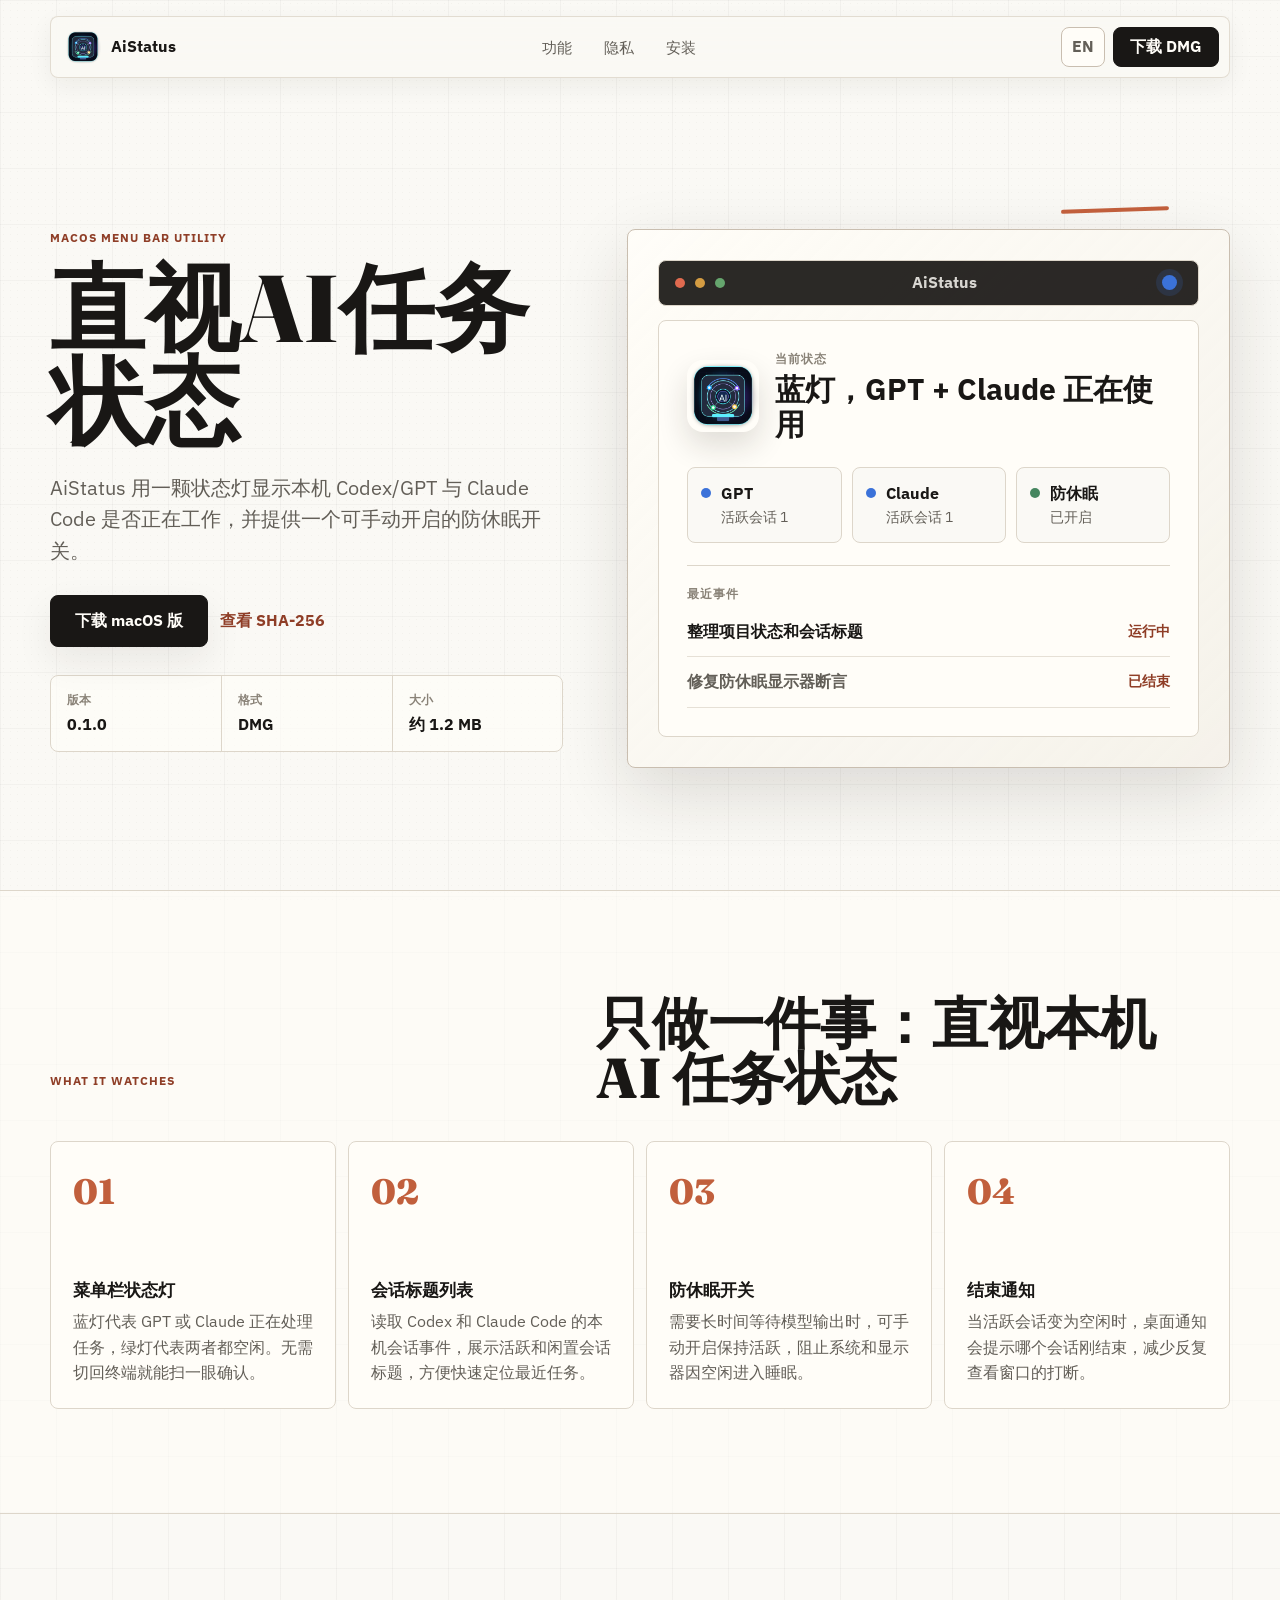
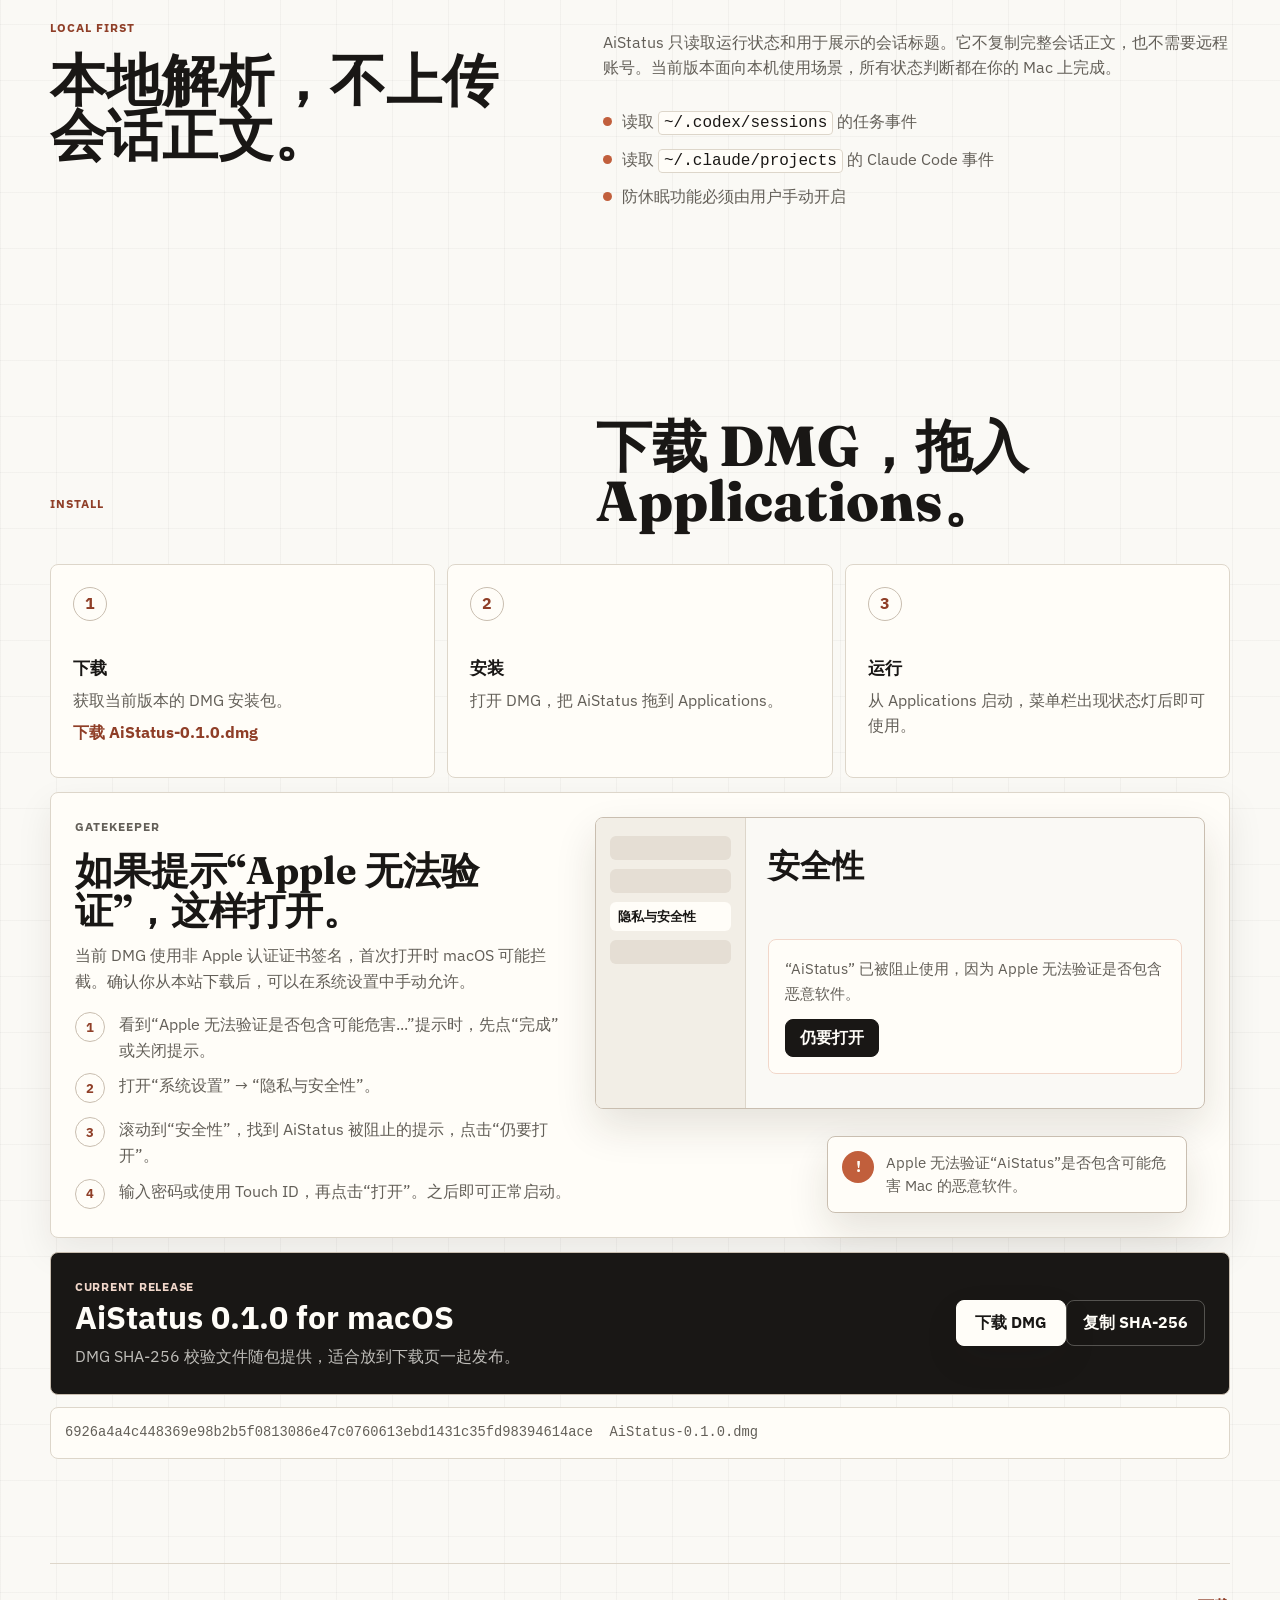
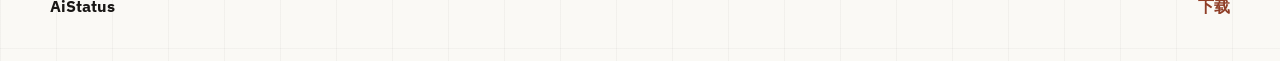
==== commit 23ca841d: "docs: add gatekeeper install guidance" ====
--- a/site/index.html
+++ b/site/index.html
@@ -183,6 +183,42 @@
                     <p data-i18n="installStepThreeText">从 Applications 启动，菜单栏出现状态灯后即可使用。</p>
                 </article>
             </div>
+            <div class="security-help" aria-labelledby="security-help-title">
+                <div class="security-copy">
+                    <p class="eyebrow" data-i18n="securityEyebrow">Gatekeeper</p>
+                    <h3 id="security-help-title" data-i18n="securityTitle">如果提示“Apple 无法验证”，这样打开。</h3>
+                    <p data-i18n="securityIntro">
+                        当前 DMG 使用非 Apple 认证证书签名，首次打开时 macOS 可能拦截。确认你从本站下载后，可以在系统设置中手动允许。
+                    </p>
+                    <ol class="security-steps">
+                        <li data-i18n="securityStepOne">看到“Apple 无法验证是否包含可能危害...”提示时，先点“完成”或关闭提示。</li>
+                        <li data-i18n="securityStepTwo">打开“系统设置” → “隐私与安全性”。</li>
+                        <li data-i18n="securityStepThree">滚动到“安全性”，找到 AiStatus 被阻止的提示，点击“仍要打开”。</li>
+                        <li data-i18n="securityStepFour">输入密码或使用 Touch ID，再点击“打开”。之后即可正常启动。</li>
+                    </ol>
+                </div>
+                <div class="settings-visual" aria-hidden="true">
+                    <div class="settings-window">
+                        <div class="settings-sidebar">
+                            <span></span>
+                            <span></span>
+                            <strong data-i18n="securityVisualPrivacy">隐私与安全性</strong>
+                            <span></span>
+                        </div>
+                        <div class="settings-panel">
+                            <div class="settings-title" data-i18n="securityVisualTitle">安全性</div>
+                            <div class="gatekeeper-card">
+                                <p data-i18n="securityVisualText">“AiStatus” 已被阻止使用，因为 Apple 无法验证是否包含恶意软件。</p>
+                                <button type="button" tabindex="-1" data-i18n="securityVisualButton">仍要打开</button>
+                            </div>
+                        </div>
+                    </div>
+                    <div class="warning-dialog">
+                        <span class="warning-icon">!</span>
+                        <p data-i18n="securityVisualWarning">Apple 无法验证“AiStatus”是否包含可能危害 Mac 的恶意软件。</p>
+                    </div>
+                </div>
+            </div>
             <div class="download-panel">
                 <div>
                     <p class="panel-label" data-i18n="currentRelease">Current release</p>
@@ -194,7 +230,7 @@
                     <button class="copy-button" type="button" data-copy-source="checksum" data-i18n="copySha">复制 SHA-256</button>
                 </div>
             </div>
-            <pre class="checksum" id="checksum" tabindex="0">f37cc16d0dda62e227c7305718ab5c9873635e96a1438eb1ebef894090a910d4  AiStatus-0.1.0.dmg</pre>
+            <pre class="checksum" id="checksum" tabindex="0">6926a4a4c448369e98b2b5f0813086e47c0760613ebd1431c35fd98394614ace  AiStatus-0.1.0.dmg</pre>
         </section>
     </main>
 
--- a/site/styles.css
+++ b/site/styles.css
@@ -679,6 +679,174 @@
     color: var(--surface);
 }
 
+.security-help {
+    display: grid;
+    grid-template-columns: minmax(0, 0.9fr) minmax(360px, 1.1fr);
+    gap: 20px;
+    margin: 14px 0;
+    padding: 24px;
+    border: 1px solid var(--line);
+    border-radius: var(--radius);
+    background: var(--surface);
+    box-shadow: var(--shadow-soft);
+}
+
+.security-copy h3 {
+    max-width: 520px;
+    margin-bottom: 12px;
+    font-family: var(--font-display);
+    font-size: clamp(1.7rem, 3vw, 2.6rem);
+    line-height: 1.04;
+}
+
+.security-copy p {
+    color: var(--ink-muted);
+}
+
+.security-steps {
+    display: grid;
+    gap: 10px;
+    margin: 18px 0 0;
+    padding: 0;
+    list-style: none;
+    counter-reset: security-step;
+}
+
+.security-steps li {
+    position: relative;
+    min-height: 34px;
+    padding-left: 44px;
+    color: var(--ink-muted);
+}
+
+.security-steps li::before {
+    position: absolute;
+    left: 0;
+    top: 0;
+    display: grid;
+    width: 28px;
+    height: 28px;
+    place-items: center;
+    border: 1px solid var(--line-strong);
+    border-radius: 50%;
+    color: var(--accent-dark);
+    content: counter(security-step);
+    counter-increment: security-step;
+    font-size: 0.82rem;
+    font-weight: 800;
+}
+
+.settings-visual {
+    position: relative;
+    min-height: 350px;
+}
+
+.settings-window,
+.warning-dialog {
+    border: 1px solid var(--line-strong);
+    border-radius: var(--radius);
+    background: var(--bg);
+    box-shadow: 0 18px 42px rgba(38, 29, 20, 0.12);
+}
+
+.settings-window {
+    display: grid;
+    grid-template-columns: 150px 1fr;
+    min-height: 292px;
+    overflow: hidden;
+}
+
+.settings-sidebar {
+    display: grid;
+    gap: 9px;
+    align-content: start;
+    padding: 18px 14px;
+    border-right: 1px solid var(--line);
+    background: var(--surface-strong);
+}
+
+.settings-sidebar span,
+.settings-sidebar strong {
+    display: block;
+    min-height: 24px;
+    border-radius: 6px;
+}
+
+.settings-sidebar span {
+    background: rgba(201, 190, 176, 0.34);
+}
+
+.settings-sidebar strong {
+    padding: 4px 8px;
+    background: var(--surface);
+    color: var(--ink);
+    font-size: 0.82rem;
+}
+
+.settings-panel {
+    padding: 22px;
+}
+
+.settings-title {
+    margin-bottom: 48px;
+    font-family: var(--font-display);
+    font-size: 2rem;
+    font-weight: 800;
+}
+
+.gatekeeper-card {
+    padding: 16px;
+    border: 1px solid var(--accent-soft);
+    border-radius: var(--radius);
+    background: var(--surface);
+}
+
+.gatekeeper-card p {
+    margin-bottom: 14px;
+    color: var(--ink-muted);
+    font-size: 0.95rem;
+}
+
+.gatekeeper-card button {
+    min-height: 38px;
+    padding: 0 14px;
+    border: 1px solid var(--ink);
+    border-radius: var(--radius);
+    background: var(--ink);
+    color: var(--surface);
+    font: inherit;
+    font-weight: 800;
+}
+
+.warning-dialog {
+    position: absolute;
+    right: 18px;
+    bottom: 0;
+    display: grid;
+    grid-template-columns: 34px 1fr;
+    gap: 10px;
+    width: min(86%, 360px);
+    padding: 14px;
+    background: var(--surface);
+}
+
+.warning-icon {
+    display: grid;
+    width: 32px;
+    height: 32px;
+    place-items: center;
+    border-radius: 50%;
+    background: var(--accent);
+    color: var(--surface);
+    font-weight: 800;
+}
+
+.warning-dialog p {
+    margin: 0;
+    color: var(--ink-muted);
+    font-size: 0.92rem;
+}
+
 .download-panel h3 {
     margin-bottom: 6px;
     font-size: clamp(1.35rem, 3vw, 2rem);
@@ -804,6 +972,10 @@
     .install-grid {
         grid-template-columns: 1fr;
     }
+
+    .security-help {
+        grid-template-columns: 1fr;
+    }
 }
 
 @media (max-width: 720px) {
@@ -861,6 +1033,33 @@
     .download-panel {
         align-items: stretch;
         flex-direction: column;
+    }
+
+    .security-help {
+        padding: 18px;
+    }
+
+    .settings-visual {
+        min-height: 390px;
+    }
+
+    .settings-window {
+        grid-template-columns: 1fr;
+    }
+
+    .settings-sidebar {
+        grid-template-columns: 1fr 1fr;
+        border-right: 0;
+        border-bottom: 1px solid var(--line);
+    }
+
+    .settings-title {
+        margin-bottom: 22px;
+    }
+
+    .warning-dialog {
+        right: 10px;
+        width: calc(100% - 20px);
     }
 
     .download-panel-actions {
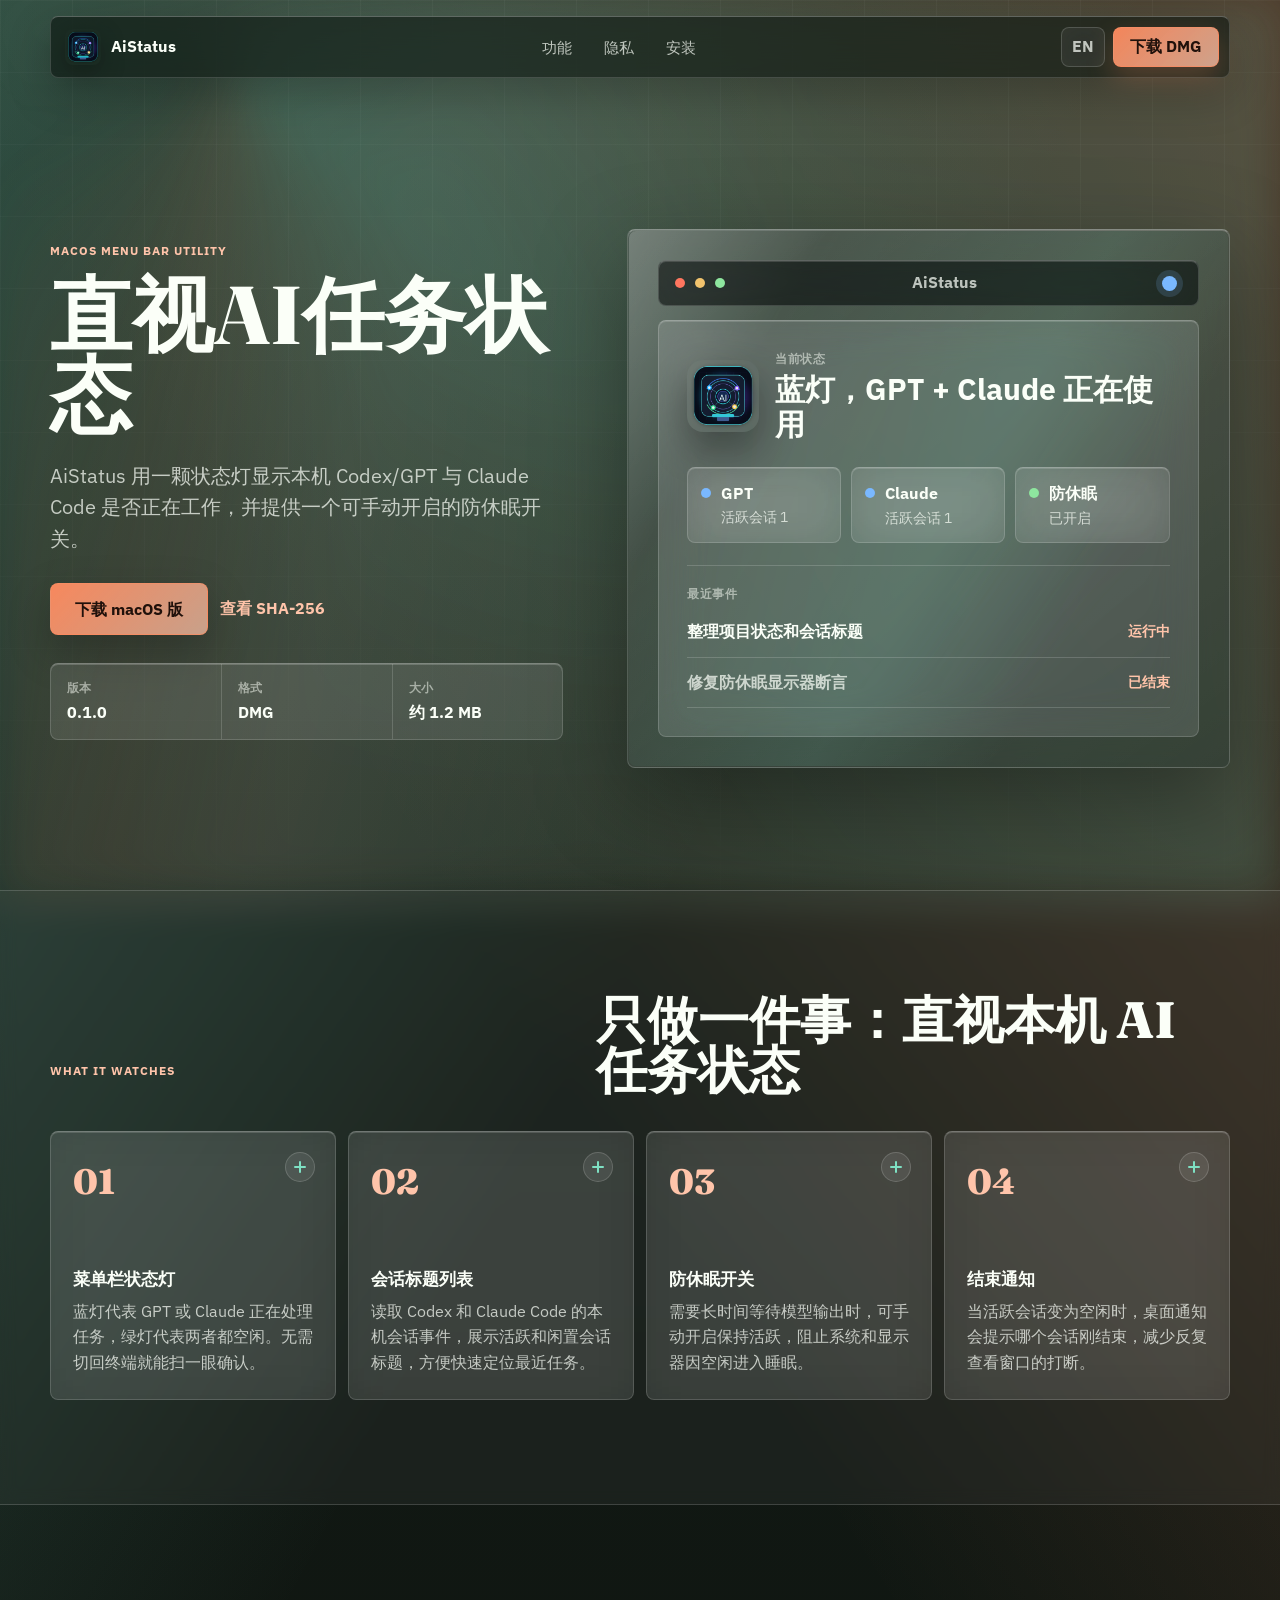
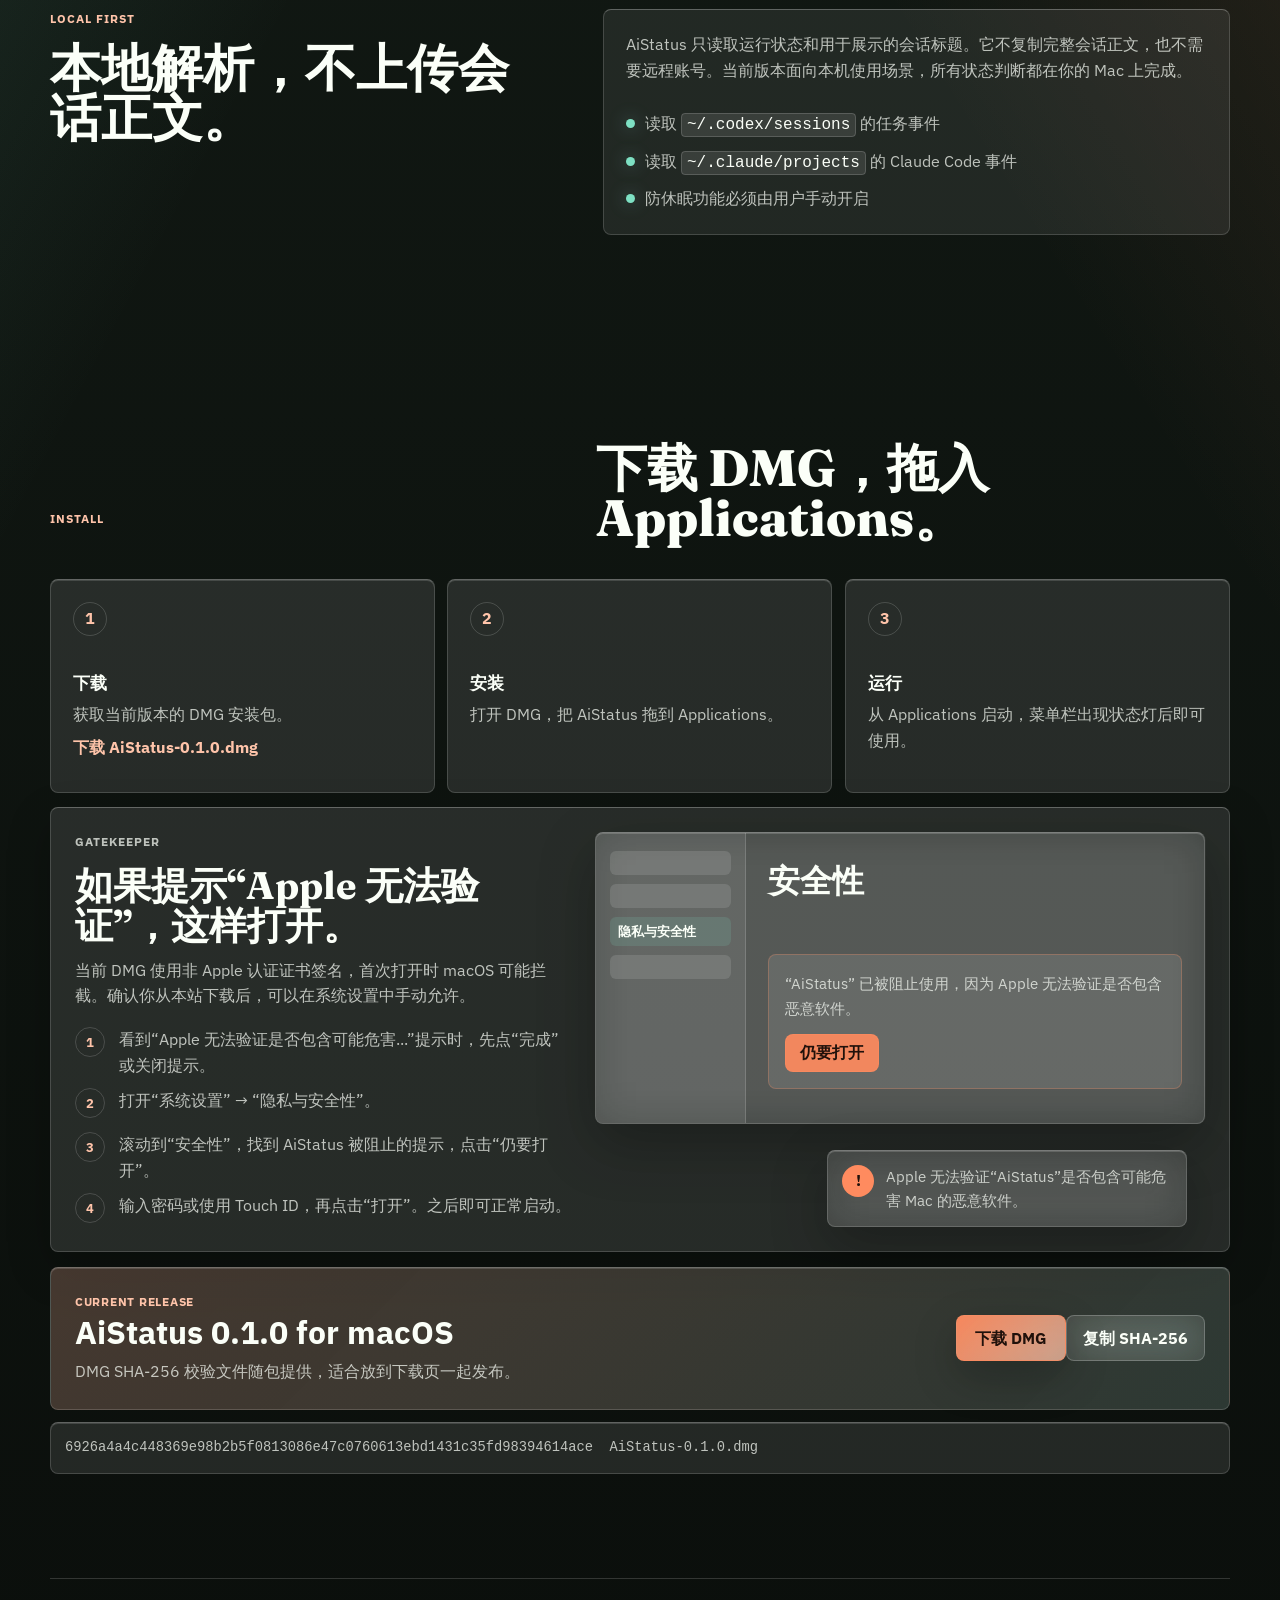
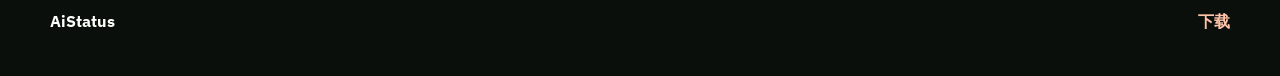
==== commit 344bfbb3: "feat: add glass landing page interactions" ====
--- a/site/index.html
+++ b/site/index.html
@@ -12,6 +12,11 @@
     <link rel="stylesheet" href="styles.css">
 </head>
 <body>
+    <div class="cursor-follower" data-cursor aria-hidden="true">
+        <span class="cursor-halo"></span>
+        <span class="cursor-core"></span>
+    </div>
+
     <header class="site-header" aria-label="主导航" data-i18n-attr="aria-label:headerAria">
         <a class="brand" href="#top" aria-label="AiStatus 首页" data-i18n-attr="aria-label:brandAria">
             <img src="assets/app-icon.png" alt="" width="36" height="36">
@@ -59,7 +64,7 @@
                 </dl>
             </div>
 
-            <div class="product-visual" aria-label="AiStatus 产品预览" data-i18n-attr="aria-label:productAria">
+            <div class="product-visual" aria-label="AiStatus 产品预览" data-i18n-attr="aria-label:productAria" data-spring-card>
                 <div class="menubar">
                     <span class="window-dot red"></span>
                     <span class="window-dot amber"></span>
@@ -119,25 +124,57 @@
                 <h2 id="features-title" data-i18n="featuresTitle">只做一件事：直视本机 AI 任务状态</h2>
             </div>
             <div class="feature-grid">
-                <article class="feature-card">
-                    <span class="feature-index">01</span>
-                    <h3 data-i18n="featureOneTitle">菜单栏状态灯</h3>
-                    <p data-i18n="featureOneText">蓝灯代表 GPT 或 Claude 正在处理任务，绿灯代表两者都空闲。无需切回终端就能扫一眼确认。</p>
-                </article>
-                <article class="feature-card">
-                    <span class="feature-index">02</span>
-                    <h3 data-i18n="featureTwoTitle">会话标题列表</h3>
-                    <p data-i18n="featureTwoText">读取 Codex 和 Claude Code 的本机会话事件，展示活跃和闲置会话标题，方便快速定位最近任务。</p>
-                </article>
-                <article class="feature-card">
-                    <span class="feature-index">03</span>
-                    <h3 data-i18n="featureThreeTitle">防休眠开关</h3>
-                    <p data-i18n="featureThreeText">需要长时间等待模型输出时，可手动开启保持活跃，阻止系统和显示器因空闲进入睡眠。</p>
-                </article>
-                <article class="feature-card">
-                    <span class="feature-index">04</span>
-                    <h3 data-i18n="featureFourTitle">结束通知</h3>
-                    <p data-i18n="featureFourText">当活跃会话变为空闲时，桌面通知会提示哪个会话刚结束，减少反复查看窗口的打断。</p>
+                <article class="feature-card" data-expand-card data-spring-card>
+                    <button class="feature-card-toggle" type="button" aria-expanded="false" aria-controls="feature-one-detail">
+                        <span class="feature-index">01</span>
+                        <span class="expand-glyph" aria-hidden="true"></span>
+                        <h3 data-i18n="featureOneTitle">菜单栏状态灯</h3>
+                        <p data-i18n="featureOneText">蓝灯代表 GPT 或 Claude 正在处理任务，绿灯代表两者都空闲。无需切回终端就能扫一眼确认。</p>
+                    </button>
+                    <div class="card-expansion" id="feature-one-detail">
+                        <div>
+                            <p data-i18n="featureOneDetail">状态灯直接贴在菜单栏里，适合在多个窗口之间切换时保留一个持续可见的任务信号。</p>
+                        </div>
+                    </div>
+                </article>
+                <article class="feature-card" data-expand-card data-spring-card>
+                    <button class="feature-card-toggle" type="button" aria-expanded="false" aria-controls="feature-two-detail">
+                        <span class="feature-index">02</span>
+                        <span class="expand-glyph" aria-hidden="true"></span>
+                        <h3 data-i18n="featureTwoTitle">会话标题列表</h3>
+                        <p data-i18n="featureTwoText">读取 Codex 和 Claude Code 的本机会话事件，展示活跃和闲置会话标题，方便快速定位最近任务。</p>
+                    </button>
+                    <div class="card-expansion" id="feature-two-detail">
+                        <div>
+                            <p data-i18n="featureTwoDetail">列表把 GPT 与 Claude 的状态放在同一处，减少分别打开终端、日志和编辑器确认进度的来回切换。</p>
+                        </div>
+                    </div>
+                </article>
+                <article class="feature-card" data-expand-card data-spring-card>
+                    <button class="feature-card-toggle" type="button" aria-expanded="false" aria-controls="feature-three-detail">
+                        <span class="feature-index">03</span>
+                        <span class="expand-glyph" aria-hidden="true"></span>
+                        <h3 data-i18n="featureThreeTitle">防休眠开关</h3>
+                        <p data-i18n="featureThreeText">需要长时间等待模型输出时，可手动开启保持活跃，阻止系统和显示器因空闲进入睡眠。</p>
+                    </button>
+                    <div class="card-expansion" id="feature-three-detail">
+                        <div>
+                            <p data-i18n="featureThreeDetail">防休眠使用 macOS 电源断言，只有用户手动开启时才生效，适合长时间任务和外接显示器场景。</p>
+                        </div>
+                    </div>
+                </article>
+                <article class="feature-card" data-expand-card data-spring-card>
+                    <button class="feature-card-toggle" type="button" aria-expanded="false" aria-controls="feature-four-detail">
+                        <span class="feature-index">04</span>
+                        <span class="expand-glyph" aria-hidden="true"></span>
+                        <h3 data-i18n="featureFourTitle">结束通知</h3>
+                        <p data-i18n="featureFourText">当活跃会话变为空闲时，桌面通知会提示哪个会话刚结束，减少反复查看窗口的打断。</p>
+                    </button>
+                    <div class="card-expansion" id="feature-four-detail">
+                        <div>
+                            <p data-i18n="featureFourDetail">通知只在状态从运行切到空闲时出现，让你能继续做别的事，同时知道哪个 AI 任务刚刚结束。</p>
+                        </div>
+                    </div>
                 </article>
             </div>
         </section>
@@ -166,24 +203,24 @@
                 <h2 id="install-title" data-i18n="installTitle">下载 DMG，拖入 Applications。</h2>
             </div>
             <div class="install-grid">
-                <article class="install-step">
+                <article class="install-step" data-spring-card>
                     <span>1</span>
                     <h3 data-i18n="installStepOneTitle">下载</h3>
                     <p data-i18n="installStepOneText">获取当前版本的 DMG 安装包。</p>
                     <a href="downloads/AiStatus-0.1.0.dmg" download data-i18n="installStepOneLink">下载 AiStatus-0.1.0.dmg</a>
                 </article>
-                <article class="install-step">
+                <article class="install-step" data-spring-card>
                     <span>2</span>
                     <h3 data-i18n="installStepTwoTitle">安装</h3>
                     <p data-i18n="installStepTwoText">打开 DMG，把 AiStatus 拖到 Applications。</p>
                 </article>
-                <article class="install-step">
+                <article class="install-step" data-spring-card>
                     <span>3</span>
                     <h3 data-i18n="installStepThreeTitle">运行</h3>
                     <p data-i18n="installStepThreeText">从 Applications 启动，菜单栏出现状态灯后即可使用。</p>
                 </article>
             </div>
-            <div class="security-help" aria-labelledby="security-help-title">
+            <div class="security-help" aria-labelledby="security-help-title" data-spring-card>
                 <div class="security-copy">
                     <p class="eyebrow" data-i18n="securityEyebrow">Gatekeeper</p>
                     <h3 id="security-help-title" data-i18n="securityTitle">如果提示“Apple 无法验证”，这样打开。</h3>
--- a/site/styles.css
+++ b/site/styles.css
@@ -1,25 +1,29 @@
 :root {
-    color-scheme: light;
-    --bg: #faf9f5;
-    --surface: #fffdf8;
-    --surface-strong: #f2eee6;
-    --ink: #191715;
-    --ink-muted: #635f58;
-    --ink-soft: #8a8378;
-    --line: #ddd6ca;
-    --line-strong: #c9beb0;
-    --accent: #c15f3c;
-    --accent-dark: #8f3e27;
-    --accent-soft: #f1d7ca;
-    --blue: #3b72d9;
-    --green: #45865f;
-    --amber: #c68636;
-    --shadow: 0 24px 70px rgba(38, 29, 20, 0.14);
-    --shadow-soft: 0 14px 36px rgba(38, 29, 20, 0.08);
+    color-scheme: dark;
+    --bg: #111813;
+    --bg-ink: #0b0f0c;
+    --surface: rgba(248, 255, 247, 0.13);
+    --surface-strong: rgba(248, 255, 247, 0.2);
+    --surface-faint: rgba(248, 255, 247, 0.08);
+    --glass-edge: rgba(255, 255, 255, 0.28);
+    --glass-line: rgba(255, 255, 255, 0.16);
+    --ink: #fbfff8;
+    --ink-muted: rgba(251, 255, 248, 0.72);
+    --ink-soft: rgba(251, 255, 248, 0.52);
+    --accent: #ff8b5f;
+    --accent-dark: #ffc4aa;
+    --accent-soft: rgba(255, 139, 95, 0.22);
+    --mint: #7ee0c3;
+    --blue: #7ab8ff;
+    --green: #8ee69f;
+    --amber: #f2c36d;
+    --shadow: 0 28px 90px rgba(0, 0, 0, 0.34);
+    --shadow-soft: 0 16px 44px rgba(0, 0, 0, 0.24);
     --radius: 8px;
     --max: 1180px;
     --font-display: "Fraunces", Georgia, "Times New Roman", serif;
     --font-body: "IBM Plex Sans", "PingFang SC", "Hiragino Sans GB", "Microsoft YaHei", sans-serif;
+    --spring: cubic-bezier(0.17, 1.32, 0.29, 1);
 }
 
 * {
@@ -31,27 +35,44 @@
 }
 
 body {
+    min-height: 100vh;
     margin: 0;
+    overflow-x: hidden;
     background:
-        linear-gradient(90deg, rgba(25, 23, 21, 0.035) 1px, transparent 1px),
-        linear-gradient(180deg, rgba(25, 23, 21, 0.03) 1px, transparent 1px),
-        var(--bg);
-    background-size: 56px 56px;
+        linear-gradient(118deg, rgba(126, 224, 195, 0.24), transparent 38%),
+        linear-gradient(238deg, rgba(255, 139, 95, 0.24), transparent 42%),
+        linear-gradient(180deg, #17221b 0%, #111813 42%, #0b0f0c 100%);
     color: var(--ink);
     font-family: var(--font-body);
     line-height: 1.6;
     letter-spacing: 0;
 }
 
-body::before {
+body::before,
+body::after {
     position: fixed;
     inset: 0;
-    z-index: -1;
+    z-index: -3;
     pointer-events: none;
     content: "";
-    opacity: 0.42;
-    background-image: radial-gradient(rgba(25, 23, 21, 0.08) 0.6px, transparent 0.6px);
-    background-size: 7px 7px;
+}
+
+body::before {
+    background:
+        linear-gradient(90deg, rgba(255, 255, 255, 0.045) 1px, transparent 1px),
+        linear-gradient(180deg, rgba(255, 255, 255, 0.035) 1px, transparent 1px);
+    background-size: 72px 72px;
+    -webkit-mask-image: linear-gradient(180deg, rgba(0, 0, 0, 0.86), rgba(0, 0, 0, 0.18));
+    mask-image: linear-gradient(180deg, rgba(0, 0, 0, 0.86), rgba(0, 0, 0, 0.18));
+}
+
+body::after {
+    z-index: -2;
+    opacity: 0.72;
+    background:
+        conic-gradient(from 128deg at 18% 8%, rgba(126, 224, 195, 0.26), rgba(255, 139, 95, 0.14), transparent 34%, rgba(251, 255, 248, 0.08), rgba(126, 224, 195, 0.26)),
+        linear-gradient(105deg, transparent 14%, rgba(255, 255, 255, 0.075) 32%, transparent 56%);
+    filter: blur(22px);
 }
 
 a {
@@ -74,26 +95,86 @@
     -webkit-tap-highlight-color: transparent;
 }
 
+button {
+    color: inherit;
+}
+
 :focus-visible {
-    outline: 3px solid rgba(193, 95, 60, 0.42);
-    outline-offset: 3px;
+    outline: 3px solid rgba(126, 224, 195, 0.42);
+    outline-offset: 4px;
+}
+
+.cursor-follower {
+    position: fixed;
+    left: 0;
+    top: 0;
+    z-index: 80;
+    display: none;
+    width: 1px;
+    height: 1px;
+    pointer-events: none;
+    opacity: 0;
+    transform: translate3d(-80px, -80px, 0);
+    transition: opacity 180ms ease;
+}
+
+.cursor-halo,
+.cursor-core {
+    position: absolute;
+    left: 0;
+    top: 0;
+    border-radius: 50%;
+    transform: translate(-50%, -50%);
+}
+
+.cursor-halo {
+    width: 54px;
+    height: 54px;
+    border: 1px solid rgba(126, 224, 195, 0.58);
+    background: rgba(126, 224, 195, 0.08);
+    box-shadow: 0 0 34px rgba(126, 224, 195, 0.2);
+    transition: width 260ms var(--spring), height 260ms var(--spring), border-color 220ms ease, background 220ms ease;
+}
+
+.cursor-core {
+    width: 8px;
+    height: 8px;
+    background: var(--accent);
+    box-shadow: 0 0 20px rgba(255, 139, 95, 0.62);
+}
+
+html.cursor-enabled .cursor-follower {
+    display: block;
+}
+
+html.cursor-ready .cursor-follower {
+    opacity: 1;
+}
+
+html.cursor-active .cursor-halo {
+    width: 76px;
+    height: 76px;
+    border-color: rgba(255, 139, 95, 0.68);
+    background: rgba(255, 139, 95, 0.12);
 }
 
 .site-header {
     position: sticky;
     top: 0;
-    z-index: 20;
+    z-index: 30;
     display: flex;
     align-items: center;
     justify-content: space-between;
     width: min(calc(100% - 32px), var(--max));
     margin: 16px auto 0;
     padding: 10px 10px 10px 14px;
-    border: 1px solid rgba(221, 214, 202, 0.82);
+    border: 1px solid var(--glass-line);
+    border-top-color: var(--glass-edge);
     border-radius: var(--radius);
-    background: rgba(250, 249, 245, 0.82);
-    box-shadow: 0 8px 24px rgba(38, 29, 20, 0.06);
-    backdrop-filter: blur(18px);
+    background: rgba(14, 22, 17, 0.62);
+    box-shadow: var(--shadow-soft);
+    -webkit-backdrop-filter: blur(24px) saturate(1.2);
+    backdrop-filter: blur(24px) saturate(1.2);
 }
 
 .brand,
@@ -110,13 +191,14 @@
 
 .brand {
     gap: 10px;
-    font-weight: 700;
+    font-weight: 800;
 }
 
 .brand img {
     width: 36px;
     height: 36px;
     border-radius: 8px;
+    box-shadow: 0 8px 24px rgba(0, 0, 0, 0.26);
 }
 
 .nav-links {
@@ -137,7 +219,7 @@
 .install-step a {
     min-height: 40px;
     border-radius: var(--radius);
-    transition: background 180ms ease, color 180ms ease, transform 180ms ease, border-color 180ms ease;
+    transition: background 240ms ease, color 240ms ease, transform 420ms var(--spring), border-color 240ms ease;
 }
 
 .nav-links a {
@@ -147,7 +229,7 @@
 }
 
 .nav-links a:hover {
-    background: var(--surface-strong);
+    background: rgba(255, 255, 255, 0.1);
     color: var(--ink);
 }
 
@@ -156,34 +238,45 @@
     min-width: 44px;
     align-items: center;
     justify-content: center;
-    border: 1px solid var(--line-strong);
-    background: var(--surface);
+    border: 1px solid var(--glass-line);
+    background: rgba(255, 255, 255, 0.08);
     color: var(--ink-muted);
     font: inherit;
     font-weight: 800;
     cursor: pointer;
+    -webkit-backdrop-filter: blur(18px);
+    backdrop-filter: blur(18px);
 }
 
 .language-toggle:hover {
-    border-color: var(--accent-soft);
-    background: var(--surface-strong);
+    border-color: rgba(126, 224, 195, 0.42);
+    background: rgba(126, 224, 195, 0.12);
     color: var(--ink);
 }
 
-.header-download {
+.header-download,
+.download-button,
+.copy-button {
     display: inline-flex;
     align-items: center;
+    justify-content: center;
+    font: inherit;
+    font-weight: 800;
+    cursor: pointer;
+}
+
+.header-download {
     padding: 0 16px;
-    border: 1px solid var(--ink);
-    background: var(--ink);
-    color: var(--surface);
-    font-weight: 700;
+    border: 1px solid rgba(255, 139, 95, 0.62);
+    background: linear-gradient(135deg, rgba(255, 139, 95, 0.95), rgba(255, 196, 170, 0.78));
+    color: #20110b;
+    box-shadow: 0 12px 28px rgba(255, 139, 95, 0.22);
 }
 
 .header-download:hover,
 .download-button:hover,
 .copy-button:hover {
-    transform: translateY(-1px);
+    transform: translateY(-2px) scale(1.015);
 }
 
 .hero {
@@ -201,7 +294,7 @@
 .product-visual,
 .section,
 .site-footer {
-    animation: enter 760ms cubic-bezier(0.2, 0.85, 0.2, 1) both;
+    animation: enter 820ms var(--spring) both;
 }
 
 .product-visual {
@@ -212,7 +305,7 @@
     margin: 0 0 14px;
     color: var(--accent-dark);
     font-size: 0.78rem;
-    font-weight: 700;
+    font-weight: 800;
     letter-spacing: 0.08em;
     text-transform: uppercase;
 }
@@ -233,30 +326,15 @@
 }
 
 h1 {
-    max-width: 680px;
+    max-width: 640px;
     margin-bottom: 24px;
-    font-size: clamp(3rem, 7.4vw, 6.15rem);
-}
-
-h1 span {
-    display: block;
-    white-space: nowrap;
+    font-size: clamp(2.72rem, 6.4vw, 5.25rem);
 }
 
 h2 {
     max-width: 780px;
     margin-bottom: 0;
-    font-size: clamp(2.05rem, 4.4vw, 4.25rem);
-}
-
-html[lang="en"] h1 {
-    max-width: 760px;
-    font-size: clamp(3rem, 6.2vw, 5.45rem);
-}
-
-html[lang="en"] h2 {
-    max-width: 820px;
-    font-size: clamp(2rem, 3.9vw, 3.85rem);
+    font-size: clamp(2.05rem, 4vw, 3.75rem);
 }
 
 h3 {
@@ -265,6 +343,16 @@
     line-height: 1.3;
 }
 
+html[lang="en"] h1 {
+    max-width: 760px;
+    font-size: clamp(3rem, 6.2vw, 5.45rem);
+}
+
+html[lang="en"] h2 {
+    max-width: 820px;
+    font-size: clamp(2rem, 3.8vw, 3.65rem);
+}
+
 .hero-lede {
     max-width: 600px;
     margin-bottom: 28px;
@@ -280,22 +368,20 @@
 
 .download-button,
 .copy-button {
-    display: inline-flex;
     min-height: 52px;
-    align-items: center;
-    justify-content: center;
-    border: 1px solid var(--ink);
+    border: 1px solid rgba(255, 255, 255, 0.22);
     border-radius: var(--radius);
-    background: var(--ink);
-    color: var(--surface);
-    font: inherit;
-    font-weight: 700;
-    cursor: pointer;
+    background: rgba(255, 255, 255, 0.12);
+    color: var(--ink);
     box-shadow: var(--shadow-soft);
+    backdrop-filter: blur(18px) saturate(1.2);
 }
 
 .download-button {
     padding: 0 24px;
+    border-color: rgba(255, 139, 95, 0.62);
+    background: linear-gradient(135deg, rgba(255, 139, 95, 0.96), rgba(255, 196, 170, 0.72));
+    color: #20110b;
 }
 
 .download-button.compact {
@@ -308,20 +394,24 @@
     display: inline-flex;
     align-items: center;
     color: var(--accent-dark);
-    font-weight: 700;
+    font-weight: 800;
 }
 
 .checksum-link:hover,
 .install-step a:hover {
-    color: var(--ink);
+    color: var(--mint);
 }
 
 .release-strip {
     width: min(100%, 540px);
     align-items: stretch;
-    border: 1px solid var(--line);
+    border: 1px solid var(--glass-line);
+    border-top-color: var(--glass-edge);
     border-radius: var(--radius);
-    background: rgba(255, 253, 248, 0.62);
+    background: rgba(255, 255, 255, 0.1);
+    -webkit-backdrop-filter: blur(20px) saturate(1.2);
+    backdrop-filter: blur(20px) saturate(1.2);
+    box-shadow: inset 0 1px 0 rgba(255, 255, 255, 0.18);
 }
 
 .release-strip div {
@@ -330,54 +420,83 @@
 }
 
 .release-strip div + div {
-    border-left: 1px solid var(--line);
+    border-left: 1px solid var(--glass-line);
 }
 
 .release-strip dt {
     color: var(--ink-soft);
     font-size: 0.78rem;
-    font-weight: 700;
+    font-weight: 800;
 }
 
 .release-strip dd {
     margin: 2px 0 0;
-    font-weight: 700;
+    font-weight: 800;
+}
+
+[data-spring-card] {
+    transform:
+        perspective(960px)
+        translate3d(var(--spring-x, 0px), var(--spring-y, 0px), 0)
+        rotateX(var(--spring-rx, 0deg))
+        rotateY(var(--spring-ry, 0deg))
+        scale(var(--spring-scale, 1));
+    transform-style: preserve-3d;
+    will-change: transform;
 }
 
 .product-visual {
     position: relative;
     padding: clamp(18px, 3vw, 30px);
-    border: 1px solid var(--line-strong);
+    border: 1px solid var(--glass-line);
+    border-top-color: rgba(255, 255, 255, 0.38);
     border-radius: var(--radius);
     background:
-        linear-gradient(135deg, rgba(255, 253, 248, 0.94), rgba(242, 238, 230, 0.74)),
-        var(--surface);
-    box-shadow: var(--shadow);
+        linear-gradient(145deg, rgba(255, 255, 255, 0.19), rgba(255, 255, 255, 0.07)),
+        rgba(18, 31, 24, 0.56);
+    box-shadow: var(--shadow), inset 0 1px 0 rgba(255, 255, 255, 0.2);
+    -webkit-backdrop-filter: blur(26px) saturate(1.35);
+    backdrop-filter: blur(26px) saturate(1.35);
 }
 
 .product-visual::before {
     position: absolute;
-    top: -22px;
-    right: 10%;
-    width: 108px;
-    height: 4px;
+    inset: 1px;
     content: "";
-    border-radius: 999px;
-    background: var(--accent);
-    transform: rotate(-2deg);
+    border-radius: calc(var(--radius) - 1px);
+    pointer-events: none;
+    background: linear-gradient(120deg, rgba(255, 255, 255, 0.22), transparent 22%, rgba(126, 224, 195, 0.12) 54%, transparent 74%);
+}
+
+.menubar,
+.status-panel,
+.provider,
+.feature-card,
+.install-step,
+.security-help,
+.download-panel,
+.checksum,
+.settings-window,
+.warning-dialog {
+    border: 1px solid var(--glass-line);
+    border-top-color: var(--glass-edge);
+    border-radius: var(--radius);
+    background: rgba(255, 255, 255, 0.1);
+    box-shadow: inset 0 1px 0 rgba(255, 255, 255, 0.14);
+    -webkit-backdrop-filter: blur(22px) saturate(1.25);
+    backdrop-filter: blur(22px) saturate(1.25);
 }
 
 .menubar {
+    position: relative;
     display: grid;
     grid-template-columns: 12px 12px 12px 1fr 20px;
     gap: 8px;
     align-items: center;
     min-height: 46px;
     padding: 0 16px;
-    border: 1px solid var(--line);
-    border-radius: var(--radius);
-    background: rgba(25, 23, 21, 0.92);
-    color: var(--surface);
+    background: rgba(5, 9, 7, 0.58);
+    color: var(--ink);
 }
 
 .window-dot {
@@ -387,21 +506,21 @@
 }
 
 .red {
-    background: #e06a4f;
+    background: #ff765f;
 }
 
 .amber {
-    background: #d49c42;
+    background: var(--amber);
 }
 
 .green {
-    background: #65a56d;
+    background: var(--green);
 }
 
 .menubar-title {
     justify-self: center;
-    color: rgba(255, 253, 248, 0.82);
-    font-weight: 700;
+    color: var(--ink-muted);
+    font-weight: 800;
 }
 
 .status-dot,
@@ -413,7 +532,7 @@
 .status-dot {
     width: 15px;
     height: 15px;
-    box-shadow: 0 0 0 6px rgba(59, 114, 217, 0.16);
+    box-shadow: 0 0 0 6px rgba(122, 184, 255, 0.16);
 }
 
 .status-dot.active {
@@ -421,11 +540,10 @@
 }
 
 .status-panel {
+    position: relative;
     margin-top: 14px;
     padding: clamp(18px, 3vw, 28px);
-    border: 1px solid var(--line);
-    border-radius: var(--radius);
-    background: var(--surface);
+    background: rgba(255, 255, 255, 0.12);
 }
 
 .panel-head {
@@ -437,7 +555,7 @@
     width: 72px;
     height: 72px;
     border-radius: 16px;
-    box-shadow: 0 14px 30px rgba(38, 29, 20, 0.14);
+    box-shadow: 0 18px 36px rgba(0, 0, 0, 0.3);
 }
 
 .panel-kicker,
@@ -446,7 +564,7 @@
     margin-bottom: 3px;
     color: var(--ink-soft);
     font-size: 0.78rem;
-    font-weight: 700;
+    font-weight: 800;
     letter-spacing: 0.06em;
     text-transform: uppercase;
 }
@@ -471,9 +589,7 @@
     gap: 10px;
     align-items: flex-start;
     padding: 13px;
-    border: 1px solid var(--line);
-    border-radius: var(--radius);
-    background: var(--bg);
+    background: rgba(255, 255, 255, 0.08);
 }
 
 .provider-dot {
@@ -500,7 +616,7 @@
 
 .session-list {
     padding-top: 18px;
-    border-top: 1px solid var(--line);
+    border-top: 1px solid var(--glass-line);
 }
 
 .session-row {
@@ -508,20 +624,20 @@
     gap: 14px;
     justify-content: space-between;
     padding: 12px 0;
-    border-bottom: 1px solid rgba(221, 214, 202, 0.72);
+    border-bottom: 1px solid var(--glass-line);
 }
 
 .session-row span:first-child {
     min-width: 0;
     overflow-wrap: anywhere;
-    font-weight: 700;
+    font-weight: 800;
 }
 
 .session-row span:last-child {
     flex: 0 0 auto;
     color: var(--accent-dark);
     font-size: 0.9rem;
-    font-weight: 700;
+    font-weight: 800;
 }
 
 .session-row.muted {
@@ -538,9 +654,11 @@
     width: 100%;
     max-width: none;
     padding-inline: max(16px, calc((100% - var(--max)) / 2));
-    border-top: 1px solid var(--line);
-    border-bottom: 1px solid var(--line);
-    background: rgba(255, 253, 248, 0.54);
+    border-top: 1px solid var(--glass-line);
+    border-bottom: 1px solid var(--glass-line);
+    background: rgba(255, 255, 255, 0.045);
+    -webkit-backdrop-filter: blur(8px);
+    backdrop-filter: blur(8px);
 }
 
 .section-heading {
@@ -558,38 +676,43 @@
 }
 
 .feature-grid {
-    grid-template-columns: repeat(4, 1fr);
+    grid-template-columns: repeat(4, minmax(0, 1fr));
+    align-items: start;
 }
 
 .feature-card,
 .install-step {
-    border: 1px solid var(--line);
-    border-radius: var(--radius);
-    background: var(--surface);
+    overflow: hidden;
+    background: rgba(255, 255, 255, 0.105);
 }
 
 .feature-card {
     min-height: 260px;
+    transition: border-color 260ms ease, background 260ms ease, box-shadow 420ms var(--spring);
+}
+
+.feature-card:hover,
+.feature-card.is-expanded {
+    border-color: rgba(126, 224, 195, 0.38);
+    background: rgba(255, 255, 255, 0.16);
+    box-shadow: var(--shadow-soft), inset 0 1px 0 rgba(255, 255, 255, 0.2);
+}
+
+.feature-card-toggle {
+    position: relative;
+    display: grid;
+    width: 100%;
+    min-height: 260px;
     padding: 22px;
-    transition: transform 180ms ease, border-color 180ms ease, box-shadow 180ms ease;
-}
-
-.feature-card:hover {
-    transform: translateY(-3px);
-    border-color: var(--accent-soft);
-    box-shadow: var(--shadow-soft);
-}
-
-.feature-index {
-    display: block;
-    margin-bottom: 58px;
-    color: var(--accent);
-    font-family: var(--font-display);
-    font-size: 2.2rem;
-    font-weight: 800;
-}
-
-.feature-card p,
+    border: 0;
+    background: transparent;
+    text-align: left;
+    font: inherit;
+    cursor: pointer;
+}
+
+.feature-card-toggle p,
+.card-expansion p,
 .install-step p,
 .download-panel p,
 .privacy-copy p {
@@ -597,6 +720,68 @@
     color: var(--ink-muted);
 }
 
+.feature-index {
+    display: block;
+    margin-bottom: 58px;
+    color: var(--accent-dark);
+    font-family: var(--font-display);
+    font-size: 2.2rem;
+    font-weight: 800;
+}
+
+.expand-glyph {
+    position: absolute;
+    top: 20px;
+    right: 20px;
+    width: 30px;
+    height: 30px;
+    border: 1px solid var(--glass-line);
+    border-radius: 50%;
+    background: rgba(255, 255, 255, 0.08);
+}
+
+.expand-glyph::before,
+.expand-glyph::after {
+    position: absolute;
+    left: 50%;
+    top: 50%;
+    width: 12px;
+    height: 2px;
+    content: "";
+    border-radius: 999px;
+    background: var(--mint);
+    transform: translate(-50%, -50%);
+    transition: transform 380ms var(--spring);
+}
+
+.expand-glyph::after {
+    transform: translate(-50%, -50%) rotate(90deg);
+}
+
+.feature-card.is-expanded .expand-glyph::after {
+    transform: translate(-50%, -50%) rotate(0deg);
+}
+
+.card-expansion {
+    display: grid;
+    grid-template-rows: 0fr;
+    border-top: 1px solid transparent;
+    transition: grid-template-rows 540ms var(--spring), border-color 260ms ease;
+}
+
+.card-expansion > div {
+    overflow: hidden;
+}
+
+.card-expansion p {
+    padding: 0 22px 22px;
+}
+
+.feature-card.is-expanded .card-expansion {
+    grid-template-rows: 1fr;
+    border-color: var(--glass-line);
+}
+
 .privacy {
     display: grid;
     grid-template-columns: 0.85fr 1.15fr;
@@ -605,7 +790,13 @@
 }
 
 .privacy-copy {
-    padding-top: 12px;
+    padding: 22px;
+    border: 1px solid var(--glass-line);
+    border-top-color: var(--glass-edge);
+    border-radius: var(--radius);
+    background: rgba(255, 255, 255, 0.08);
+    -webkit-backdrop-filter: blur(20px);
+    backdrop-filter: blur(20px);
 }
 
 .privacy-list {
@@ -628,7 +819,8 @@
     height: 9px;
     margin-top: 8px;
     border-radius: 50%;
-    background: var(--accent);
+    background: var(--mint);
+    box-shadow: 0 0 18px rgba(126, 224, 195, 0.42);
     flex: 0 0 auto;
 }
 
@@ -639,9 +831,9 @@
 
 .privacy-list code {
     padding: 2px 5px;
-    border: 1px solid var(--line);
+    border: 1px solid var(--glass-line);
     border-radius: 4px;
-    background: var(--surface);
+    background: rgba(255, 255, 255, 0.1);
     color: var(--ink);
 }
 
@@ -661,10 +853,173 @@
     height: 34px;
     margin-bottom: 36px;
     place-items: center;
-    border: 1px solid var(--line-strong);
+    border: 1px solid var(--glass-line);
     border-radius: 50%;
     color: var(--accent-dark);
     font-weight: 800;
+}
+
+.security-help {
+    display: grid;
+    grid-template-columns: minmax(0, 0.9fr) minmax(360px, 1.1fr);
+    gap: 20px;
+    margin: 14px 0;
+    padding: 24px;
+    background: rgba(255, 255, 255, 0.11);
+    box-shadow: var(--shadow-soft);
+}
+
+.security-copy h3 {
+    max-width: 520px;
+    margin-bottom: 12px;
+    font-family: var(--font-display);
+    font-size: clamp(1.7rem, 3vw, 2.6rem);
+    line-height: 1.04;
+}
+
+.security-copy p {
+    color: var(--ink-muted);
+}
+
+.security-steps {
+    display: grid;
+    gap: 10px;
+    margin: 18px 0 0;
+    padding: 0;
+    list-style: none;
+    counter-reset: security-step;
+}
+
+.security-steps li {
+    position: relative;
+    min-height: 34px;
+    padding-left: 44px;
+    color: var(--ink-muted);
+}
+
+.security-steps li::before {
+    position: absolute;
+    left: 0;
+    top: 0;
+    display: grid;
+    width: 28px;
+    height: 28px;
+    place-items: center;
+    border: 1px solid var(--glass-line);
+    border-radius: 50%;
+    color: var(--accent-dark);
+    content: counter(security-step);
+    counter-increment: security-step;
+    font-size: 0.82rem;
+    font-weight: 800;
+}
+
+.settings-visual {
+    position: relative;
+    min-height: 350px;
+}
+
+.settings-window,
+.warning-dialog {
+    background: rgba(255, 255, 255, 0.12);
+    box-shadow: 0 20px 56px rgba(0, 0, 0, 0.28), inset 0 1px 0 rgba(255, 255, 255, 0.16);
+}
+
+.settings-window {
+    display: grid;
+    grid-template-columns: 150px 1fr;
+    min-height: 292px;
+    overflow: hidden;
+}
+
+.settings-sidebar {
+    display: grid;
+    gap: 9px;
+    align-content: start;
+    padding: 18px 14px;
+    border-right: 1px solid var(--glass-line);
+    background: rgba(255, 255, 255, 0.08);
+}
+
+.settings-sidebar span,
+.settings-sidebar strong {
+    display: block;
+    min-height: 24px;
+    border-radius: 6px;
+}
+
+.settings-sidebar span {
+    background: rgba(255, 255, 255, 0.12);
+}
+
+.settings-sidebar strong {
+    padding: 4px 8px;
+    background: rgba(126, 224, 195, 0.14);
+    color: var(--ink);
+    font-size: 0.82rem;
+}
+
+.settings-panel {
+    padding: 22px;
+}
+
+.settings-title {
+    margin-bottom: 48px;
+    font-family: var(--font-display);
+    font-size: 2rem;
+    font-weight: 800;
+}
+
+.gatekeeper-card {
+    padding: 16px;
+    border: 1px solid rgba(255, 139, 95, 0.28);
+    border-radius: var(--radius);
+    background: rgba(255, 255, 255, 0.1);
+}
+
+.gatekeeper-card p {
+    margin-bottom: 14px;
+    color: var(--ink-muted);
+    font-size: 0.95rem;
+}
+
+.gatekeeper-card button {
+    min-height: 38px;
+    padding: 0 14px;
+    border: 1px solid rgba(255, 139, 95, 0.58);
+    border-radius: var(--radius);
+    background: rgba(255, 139, 95, 0.92);
+    color: #20110b;
+    font: inherit;
+    font-weight: 800;
+}
+
+.warning-dialog {
+    position: absolute;
+    right: 18px;
+    bottom: 0;
+    display: grid;
+    grid-template-columns: 34px 1fr;
+    gap: 10px;
+    width: min(86%, 360px);
+    padding: 14px;
+}
+
+.warning-icon {
+    display: grid;
+    width: 32px;
+    height: 32px;
+    place-items: center;
+    border-radius: 50%;
+    background: var(--accent);
+    color: #20110b;
+    font-weight: 800;
+}
+
+.warning-dialog p {
+    margin: 0;
+    color: var(--ink-muted);
+    font-size: 0.92rem;
 }
 
 .download-panel {
@@ -673,178 +1028,10 @@
     align-items: center;
     justify-content: space-between;
     padding: 24px;
-    border: 1px solid var(--line-strong);
-    border-radius: var(--radius);
-    background: var(--ink);
-    color: var(--surface);
-}
-
-.security-help {
-    display: grid;
-    grid-template-columns: minmax(0, 0.9fr) minmax(360px, 1.1fr);
-    gap: 20px;
-    margin: 14px 0;
-    padding: 24px;
-    border: 1px solid var(--line);
-    border-radius: var(--radius);
-    background: var(--surface);
-    box-shadow: var(--shadow-soft);
-}
-
-.security-copy h3 {
-    max-width: 520px;
-    margin-bottom: 12px;
-    font-family: var(--font-display);
-    font-size: clamp(1.7rem, 3vw, 2.6rem);
-    line-height: 1.04;
-}
-
-.security-copy p {
-    color: var(--ink-muted);
-}
-
-.security-steps {
-    display: grid;
-    gap: 10px;
-    margin: 18px 0 0;
-    padding: 0;
-    list-style: none;
-    counter-reset: security-step;
-}
-
-.security-steps li {
-    position: relative;
-    min-height: 34px;
-    padding-left: 44px;
-    color: var(--ink-muted);
-}
-
-.security-steps li::before {
-    position: absolute;
-    left: 0;
-    top: 0;
-    display: grid;
-    width: 28px;
-    height: 28px;
-    place-items: center;
-    border: 1px solid var(--line-strong);
-    border-radius: 50%;
-    color: var(--accent-dark);
-    content: counter(security-step);
-    counter-increment: security-step;
-    font-size: 0.82rem;
-    font-weight: 800;
-}
-
-.settings-visual {
-    position: relative;
-    min-height: 350px;
-}
-
-.settings-window,
-.warning-dialog {
-    border: 1px solid var(--line-strong);
-    border-radius: var(--radius);
-    background: var(--bg);
-    box-shadow: 0 18px 42px rgba(38, 29, 20, 0.12);
-}
-
-.settings-window {
-    display: grid;
-    grid-template-columns: 150px 1fr;
-    min-height: 292px;
-    overflow: hidden;
-}
-
-.settings-sidebar {
-    display: grid;
-    gap: 9px;
-    align-content: start;
-    padding: 18px 14px;
-    border-right: 1px solid var(--line);
-    background: var(--surface-strong);
-}
-
-.settings-sidebar span,
-.settings-sidebar strong {
-    display: block;
-    min-height: 24px;
-    border-radius: 6px;
-}
-
-.settings-sidebar span {
-    background: rgba(201, 190, 176, 0.34);
-}
-
-.settings-sidebar strong {
-    padding: 4px 8px;
-    background: var(--surface);
+    background:
+        linear-gradient(135deg, rgba(255, 139, 95, 0.14), rgba(126, 224, 195, 0.08)),
+        rgba(255, 255, 255, 0.11);
     color: var(--ink);
-    font-size: 0.82rem;
-}
-
-.settings-panel {
-    padding: 22px;
-}
-
-.settings-title {
-    margin-bottom: 48px;
-    font-family: var(--font-display);
-    font-size: 2rem;
-    font-weight: 800;
-}
-
-.gatekeeper-card {
-    padding: 16px;
-    border: 1px solid var(--accent-soft);
-    border-radius: var(--radius);
-    background: var(--surface);
-}
-
-.gatekeeper-card p {
-    margin-bottom: 14px;
-    color: var(--ink-muted);
-    font-size: 0.95rem;
-}
-
-.gatekeeper-card button {
-    min-height: 38px;
-    padding: 0 14px;
-    border: 1px solid var(--ink);
-    border-radius: var(--radius);
-    background: var(--ink);
-    color: var(--surface);
-    font: inherit;
-    font-weight: 800;
-}
-
-.warning-dialog {
-    position: absolute;
-    right: 18px;
-    bottom: 0;
-    display: grid;
-    grid-template-columns: 34px 1fr;
-    gap: 10px;
-    width: min(86%, 360px);
-    padding: 14px;
-    background: var(--surface);
-}
-
-.warning-icon {
-    display: grid;
-    width: 32px;
-    height: 32px;
-    place-items: center;
-    border-radius: 50%;
-    background: var(--accent);
-    color: var(--surface);
-    font-weight: 800;
-}
-
-.warning-dialog p {
-    margin: 0;
-    color: var(--ink-muted);
-    font-size: 0.92rem;
 }
 
 .download-panel h3 {
@@ -852,41 +1039,33 @@
     font-size: clamp(1.35rem, 3vw, 2rem);
 }
 
-.download-panel p {
-    color: rgba(255, 253, 248, 0.72);
-}
-
 .download-panel .panel-label {
-    color: var(--accent-soft);
+    color: var(--accent-dark);
 }
 
 .download-panel .download-button {
-    border-color: var(--surface);
-    background: var(--surface);
-    color: var(--ink);
+    border-color: rgba(255, 139, 95, 0.62);
+    background: linear-gradient(135deg, rgba(255, 139, 95, 0.96), rgba(255, 196, 170, 0.72));
+    color: #20110b;
 }
 
 .copy-button {
     min-height: 46px;
     padding: 0 16px;
-    border-color: rgba(255, 253, 248, 0.26);
-    background: transparent;
-    color: var(--surface);
+    background: rgba(255, 255, 255, 0.08);
+    color: var(--ink);
     box-shadow: none;
 }
 
 .copy-button.is-copied {
-    border-color: var(--accent-soft);
-    background: rgba(241, 215, 202, 0.14);
+    border-color: rgba(126, 224, 195, 0.42);
+    background: rgba(126, 224, 195, 0.14);
 }
 
 .checksum {
     overflow-x: auto;
     margin: 12px 0 0;
     padding: 14px;
-    border: 1px solid var(--line);
-    border-radius: var(--radius);
-    background: var(--surface);
     color: var(--ink-muted);
     font-size: 0.86rem;
     white-space: pre;
@@ -897,7 +1076,7 @@
     width: min(calc(100% - 32px), var(--max));
     margin: 0 auto;
     padding: 30px 0 42px;
-    border-top: 1px solid var(--line);
+    border-top: 1px solid var(--glass-line);
     color: var(--ink-muted);
 }
 
@@ -912,34 +1091,36 @@
 }
 
 .reveal {
-    opacity: 1;
-    transform: translateY(10px);
-    transition: transform 680ms cubic-bezier(0.2, 0.85, 0.2, 1);
+    opacity: 0;
+    translate: 0 18px;
+    transition: opacity 640ms ease, translate 760ms var(--spring);
 }
 
 .reveal.is-visible {
     opacity: 1;
-    transform: translateY(0);
+    translate: 0 0;
 }
 
 @keyframes enter {
     from {
         opacity: 0;
-        transform: translateY(18px);
+        transform: translateY(20px) scale(0.985);
+        filter: blur(10px);
     }
     to {
         opacity: 1;
-        transform: translateY(0);
+        transform: translateY(0) scale(1);
+        filter: blur(0);
     }
 }
 
 @keyframes pulse {
     0%,
     100% {
-        box-shadow: 0 0 0 5px rgba(59, 114, 217, 0.14);
+        box-shadow: 0 0 0 5px rgba(122, 184, 255, 0.16);
     }
     50% {
-        box-shadow: 0 0 0 12px rgba(59, 114, 217, 0);
+        box-shadow: 0 0 0 12px rgba(122, 184, 255, 0);
     }
 }
 
@@ -1026,7 +1207,7 @@
     }
 
     .release-strip div + div {
-        border-top: 1px solid var(--line);
+        border-top: 1px solid var(--glass-line);
         border-left: 0;
     }
 
@@ -1050,7 +1231,7 @@
     .settings-sidebar {
         grid-template-columns: 1fr 1fr;
         border-right: 0;
-        border-bottom: 1px solid var(--line);
+        border-bottom: 1px solid var(--glass-line);
     }
 
     .settings-title {
@@ -1075,6 +1256,12 @@
         align-items: flex-start;
         flex-direction: column;
         gap: 4px;
+    }
+}
+
+@media (pointer: coarse) {
+    .cursor-follower {
+        display: none;
     }
 }
 
@@ -1087,4 +1274,8 @@
         animation-iteration-count: 1 !important;
         transition-duration: 0.001ms !important;
     }
-}
+
+    [data-spring-card] {
+        transform: none !important;
+    }
+}
